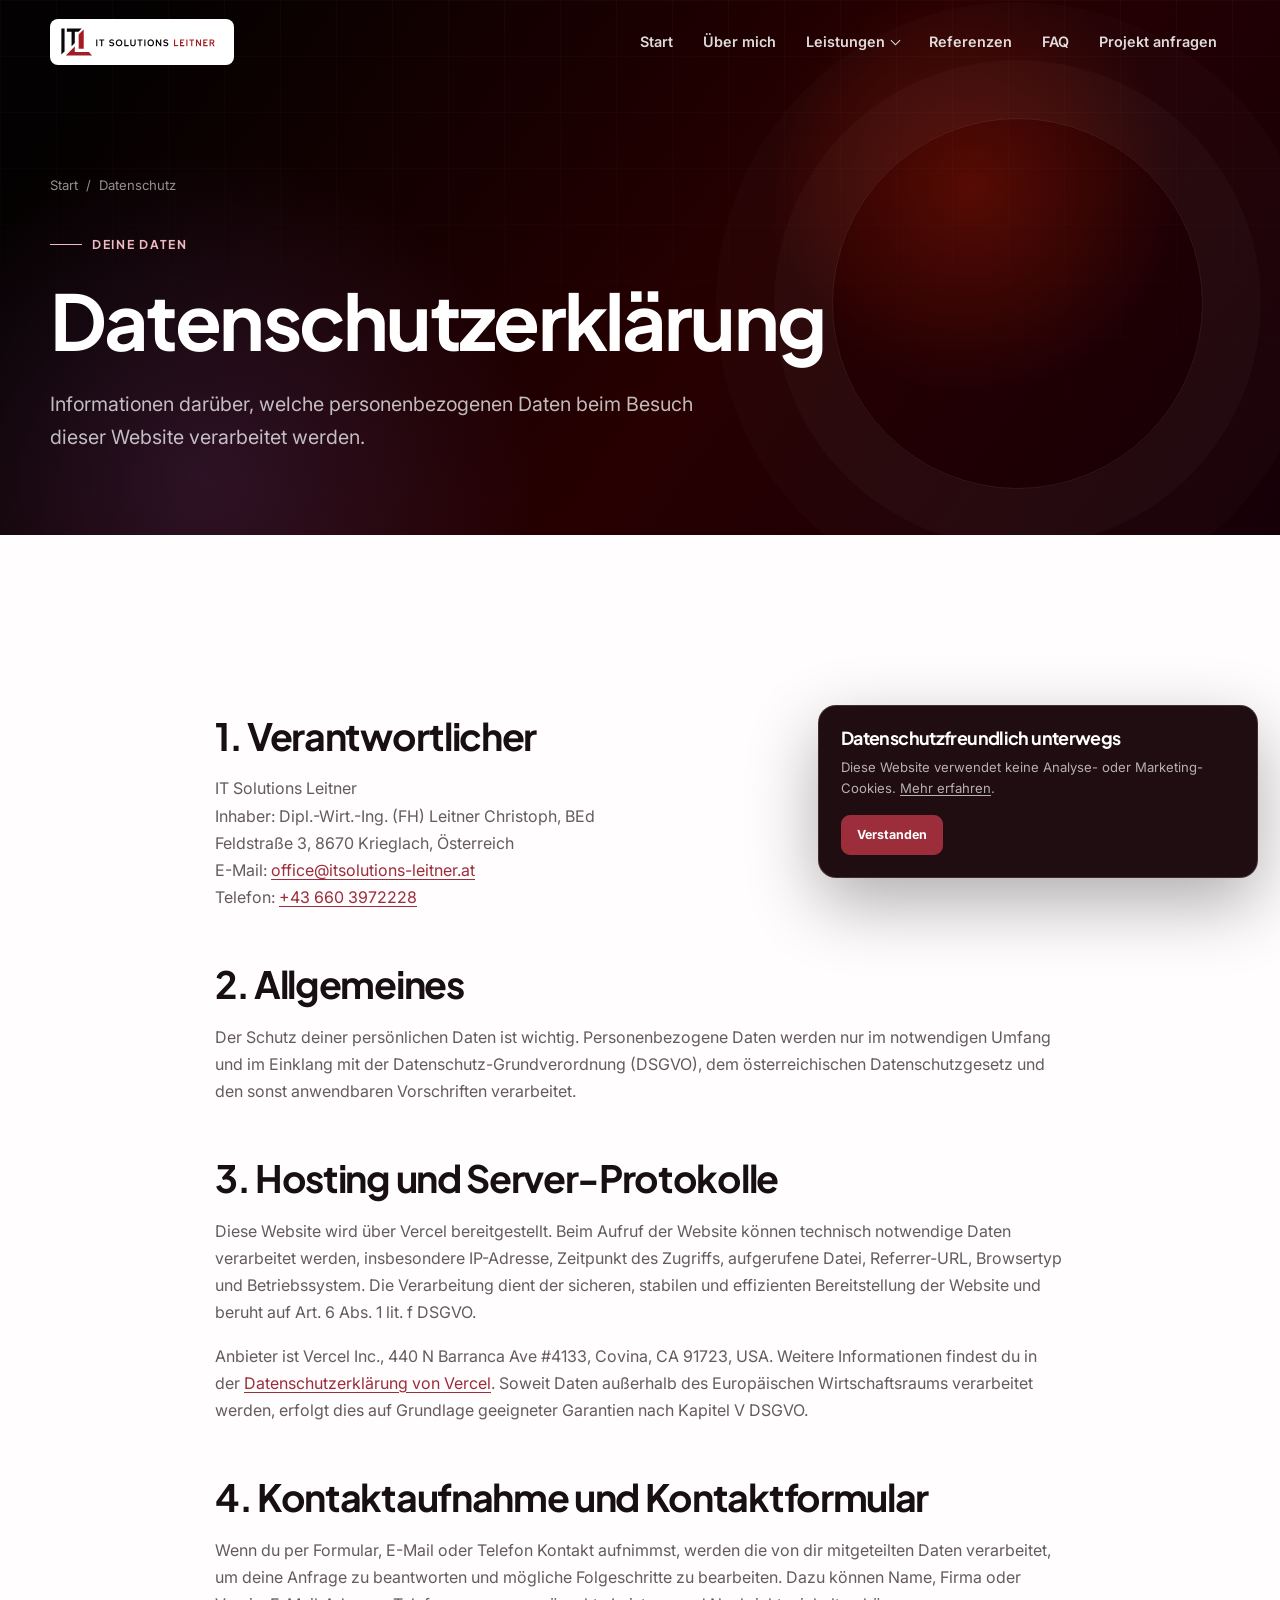
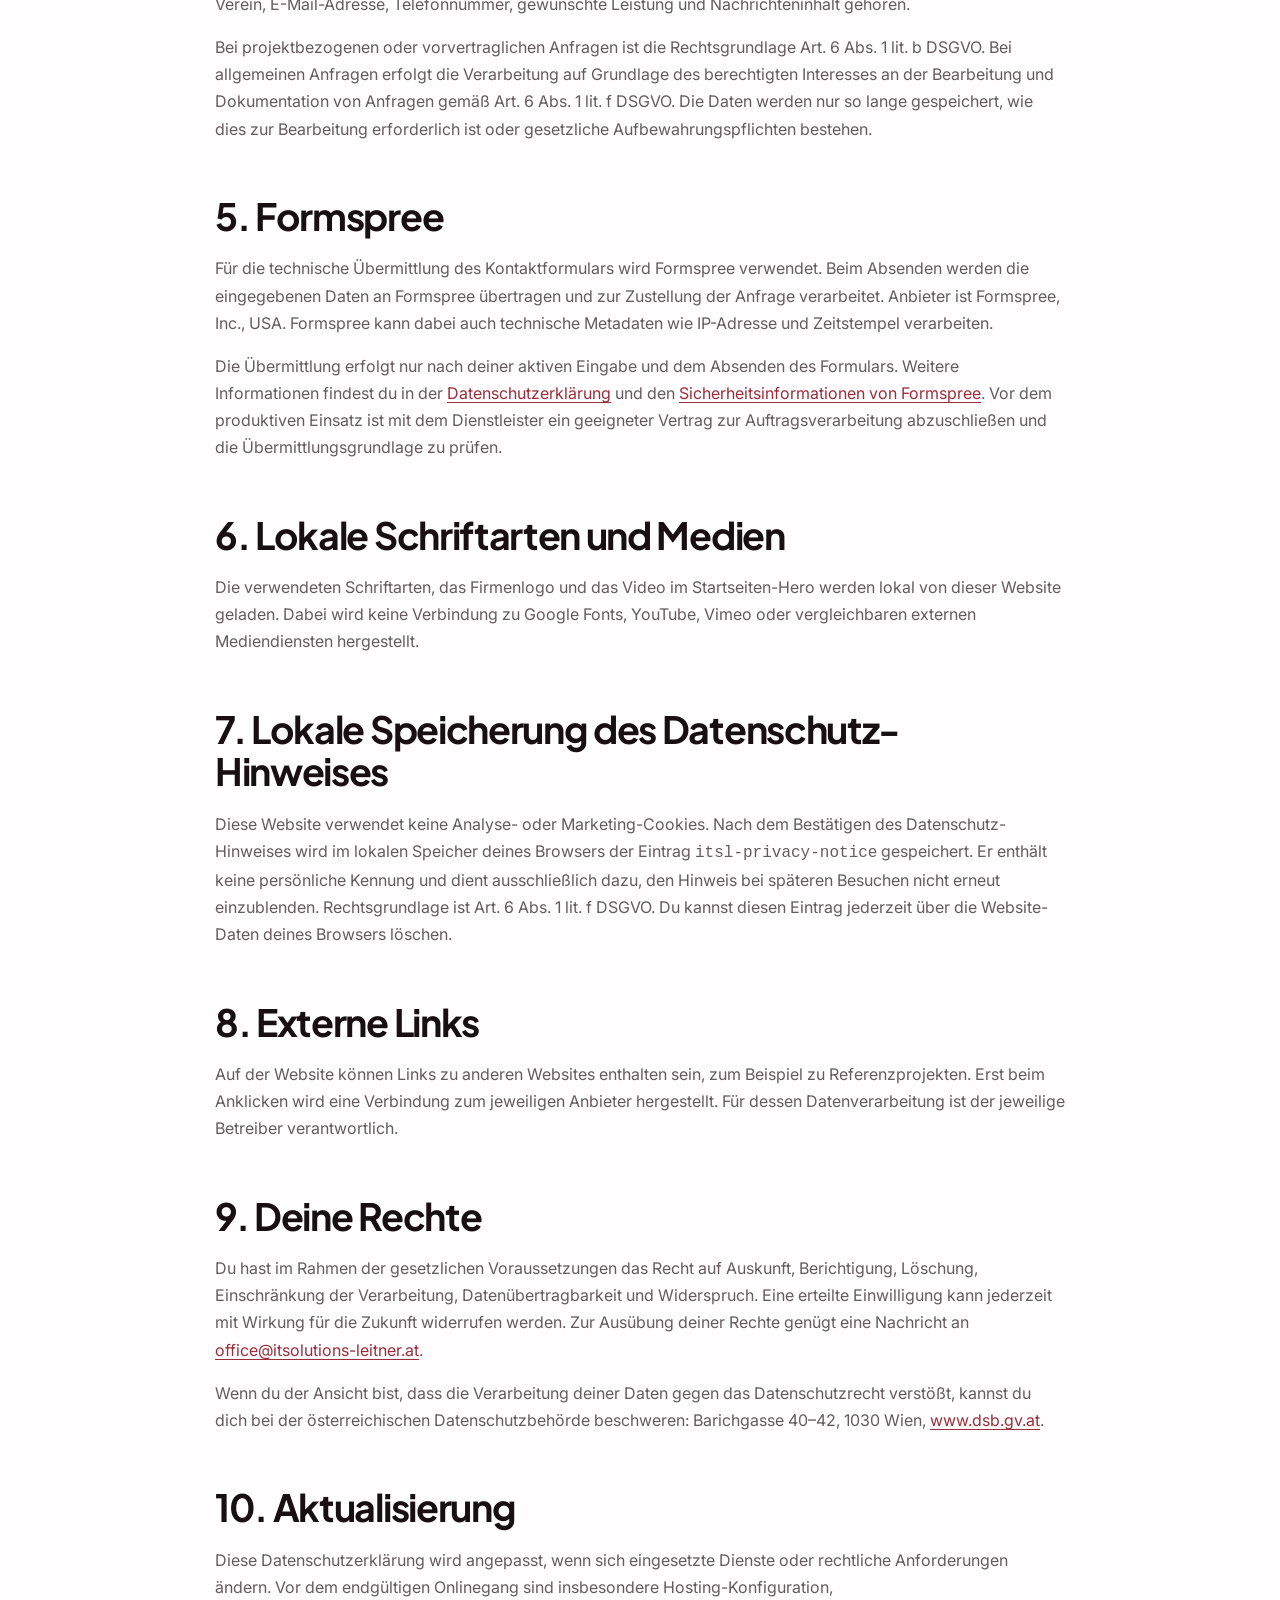
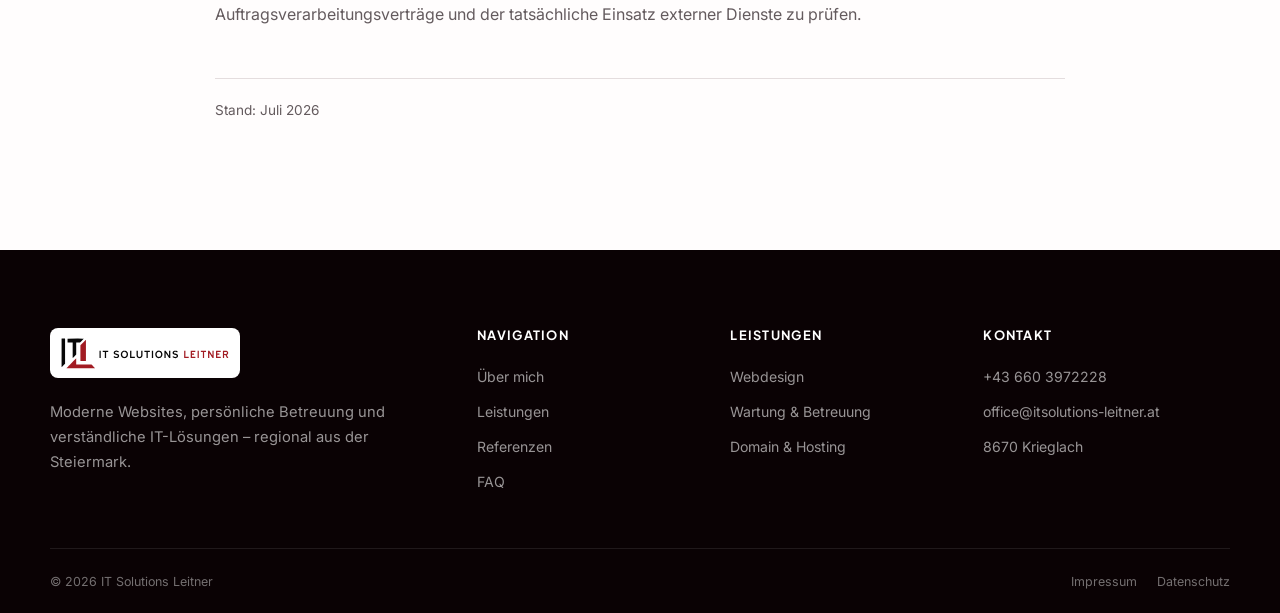
==== datenschutz.html @ 2e3a14b9 "v1.0 Projekstart inkl. Erstversion" ====
<!doctype html>
<html lang="de">
  <head>
    <meta charset="utf-8" />
    <meta name="viewport" content="width=device-width, initial-scale=1" />
    <title>Datenschutzerklärung | IT Solutions Leitner</title>
    <meta
      name="description"
      content="Datenschutzerklärung von IT Solutions Leitner mit Informationen zu Hosting, Kontaktformular und Betroffenenrechten."
    />
    <link rel="canonical" href="https://itsolutions-leitner.at/datenschutz.html" />
    <meta name="robots" content="index,follow" />
    <meta name="theme-color" content="#270001" />
    <link rel="icon" href="images/it-solutions-logo.svg" type="image/svg+xml" />
    <link rel="stylesheet" href="css/style.css" />
  </head>
  <body>
    <a class="skip-link" href="#main-content">Direkt zum Inhalt</a>
    <div class="site-shell">
      <header class="site-header">
        <div class="container nav-wrap">
          <a class="brand-logo" href="index.html" aria-label="IT Solutions Leitner – Startseite"
            ><img src="images/it-solutions-logo.svg" alt="IT Solutions Leitner" /></a
          ><button
            class="menu-toggle"
            type="button"
            aria-expanded="false"
            aria-controls="site-navigation"
            aria-label="Menü öffnen"
          >
            <span></span><span></span><span></span>
          </button>
          <nav class="site-nav" id="site-navigation" aria-label="Hauptnavigation">
            <a href="index.html">Start</a><a href="ueber-uns.html">Über mich</a>
            <div class="nav-dropdown">
              <button type="button" aria-expanded="false">
                Leistungen <span class="nav-chevron"></span>
              </button>
              <div class="dropdown-menu">
                <a href="leistungen.html">Alle Leistungen</a><a href="webdesign.html">Webdesign</a
                ><a href="wartung-betreuung.html">Wartung & Betreuung</a
                ><a href="domain-hosting.html">Domain & Hosting</a>
              </div>
            </div>
            <a href="referenzen.html">Referenzen</a><a href="faq.html">FAQ</a
            ><a class="nav-cta" href="kontakt.html">Projekt anfragen</a>
          </nav>
        </div>
      </header>
      <main id="main-content">
        <section class="subhero">
          <div class="container">
            <nav class="breadcrumb" aria-label="Brotkrümelnavigation">
              <a href="index.html">Start</a><span>/</span><span>Datenschutz</span>
            </nav>
            <span class="eyebrow">Deine Daten</span>
            <h1>Datenschutzerklärung</h1>
            <p>
              Informationen darüber, welche personenbezogenen Daten beim Besuch dieser Website verarbeitet
              werden.
            </p>
          </div>
        </section>
        <section class="section">
          <div class="container legal-content">
            <h2>1. Verantwortlicher</h2>
            <p>
              IT Solutions Leitner<br />Inhaber: Dipl.-Wirt.-Ing. (FH) Leitner Christoph, BEd<br />Feldstraße
              3, 8670 Krieglach, Österreich<br />E-Mail:
              <a href="mailto:office@itsolutions-leitner.at">office@itsolutions-leitner.at</a><br />Telefon:
              <a href="tel:+436603972228">+43 660 3972228</a>
            </p>
            <h2>2. Allgemeines</h2>
            <p>
              Der Schutz deiner persönlichen Daten ist wichtig. Personenbezogene Daten werden nur im
              notwendigen Umfang und im Einklang mit der Datenschutz-Grundverordnung (DSGVO), dem
              österreichischen Datenschutzgesetz und den sonst anwendbaren Vorschriften verarbeitet.
            </p>
            <h2>3. Hosting und Server-Protokolle</h2>
            <p>
              Diese Website wird über Vercel bereitgestellt. Beim Aufruf der Website können technisch
              notwendige Daten verarbeitet werden, insbesondere IP-Adresse, Zeitpunkt des Zugriffs,
              aufgerufene Datei, Referrer-URL, Browsertyp und Betriebssystem. Die Verarbeitung dient der
              sicheren, stabilen und effizienten Bereitstellung der Website und beruht auf Art. 6 Abs. 1 lit.
              f DSGVO.
            </p>
            <p>
              Anbieter ist Vercel Inc., 440 N Barranca Ave #4133, Covina, CA 91723, USA. Weitere Informationen
              findest du in der
              <a href="https://vercel.com/legal/privacy-policy" target="_blank" rel="noopener noreferrer"
                >Datenschutzerklärung von Vercel</a
              >. Soweit Daten außerhalb des Europäischen Wirtschaftsraums verarbeitet werden, erfolgt dies auf
              Grundlage geeigneter Garantien nach Kapitel V DSGVO.
            </p>
            <h2>4. Kontaktaufnahme und Kontaktformular</h2>
            <p>
              Wenn du per Formular, E-Mail oder Telefon Kontakt aufnimmst, werden die von dir mitgeteilten
              Daten verarbeitet, um deine Anfrage zu beantworten und mögliche Folgeschritte zu bearbeiten.
              Dazu können Name, Firma oder Verein, E-Mail-Adresse, Telefonnummer, gewünschte Leistung und
              Nachrichteninhalt gehören.
            </p>
            <p>
              Bei projektbezogenen oder vorvertraglichen Anfragen ist die Rechtsgrundlage Art. 6 Abs. 1 lit. b
              DSGVO. Bei allgemeinen Anfragen erfolgt die Verarbeitung auf Grundlage des berechtigten
              Interesses an der Bearbeitung und Dokumentation von Anfragen gemäß Art. 6 Abs. 1 lit. f DSGVO.
              Die Daten werden nur so lange gespeichert, wie dies zur Bearbeitung erforderlich ist oder
              gesetzliche Aufbewahrungspflichten bestehen.
            </p>
            <h2>5. Formspree</h2>
            <p>
              Für die technische Übermittlung des Kontaktformulars wird Formspree verwendet. Beim Absenden
              werden die eingegebenen Daten an Formspree übertragen und zur Zustellung der Anfrage
              verarbeitet. Anbieter ist Formspree, Inc., USA. Formspree kann dabei auch technische Metadaten
              wie IP-Adresse und Zeitstempel verarbeiten.
            </p>
            <p>
              Die Übermittlung erfolgt nur nach deiner aktiven Eingabe und dem Absenden des Formulars. Weitere
              Informationen findest du in der
              <a href="https://formspree.io/legal/privacy-policy/" target="_blank" rel="noopener noreferrer"
                >Datenschutzerklärung</a
              >
              und den
              <a href="https://formspree.io/security/" target="_blank" rel="noopener noreferrer"
                >Sicherheitsinformationen von Formspree</a
              >. Vor dem produktiven Einsatz ist mit dem Dienstleister ein geeigneter Vertrag zur
              Auftragsverarbeitung abzuschließen und die Übermittlungsgrundlage zu prüfen.
            </p>
            <h2>6. Lokale Schriftarten und Medien</h2>
            <p>
              Die verwendeten Schriftarten, das Firmenlogo und das Video im Startseiten-Hero werden lokal von
              dieser Website geladen. Dabei wird keine Verbindung zu Google Fonts, YouTube, Vimeo oder
              vergleichbaren externen Mediendiensten hergestellt.
            </p>
            <h2>7. Lokale Speicherung des Datenschutz-Hinweises</h2>
            <p>
              Diese Website verwendet keine Analyse- oder Marketing-Cookies. Nach dem Bestätigen des
              Datenschutz-Hinweises wird im lokalen Speicher deines Browsers der Eintrag
              <code>itsl-privacy-notice</code> gespeichert. Er enthält keine persönliche Kennung und dient
              ausschließlich dazu, den Hinweis bei späteren Besuchen nicht erneut einzublenden.
              Rechtsgrundlage ist Art. 6 Abs. 1 lit. f DSGVO. Du kannst diesen Eintrag jederzeit über die
              Website-Daten deines Browsers löschen.
            </p>
            <h2>8. Externe Links</h2>
            <p>
              Auf der Website können Links zu anderen Websites enthalten sein, zum Beispiel zu
              Referenzprojekten. Erst beim Anklicken wird eine Verbindung zum jeweiligen Anbieter hergestellt.
              Für dessen Datenverarbeitung ist der jeweilige Betreiber verantwortlich.
            </p>
            <h2>9. Deine Rechte</h2>
            <p>
              Du hast im Rahmen der gesetzlichen Voraussetzungen das Recht auf Auskunft, Berichtigung,
              Löschung, Einschränkung der Verarbeitung, Datenübertragbarkeit und Widerspruch. Eine erteilte
              Einwilligung kann jederzeit mit Wirkung für die Zukunft widerrufen werden. Zur Ausübung deiner
              Rechte genügt eine Nachricht an
              <a href="mailto:office@itsolutions-leitner.at">office@itsolutions-leitner.at</a>.
            </p>
            <p>
              Wenn du der Ansicht bist, dass die Verarbeitung deiner Daten gegen das Datenschutzrecht
              verstößt, kannst du dich bei der österreichischen Datenschutzbehörde beschweren: Barichgasse
              40–42, 1030 Wien,
              <a href="https://www.dsb.gv.at/" target="_blank" rel="noopener noreferrer">www.dsb.gv.at</a>.
            </p>
            <h2>10. Aktualisierung</h2>
            <p>
              Diese Datenschutzerklärung wird angepasst, wenn sich eingesetzte Dienste oder rechtliche
              Anforderungen ändern. Vor dem endgültigen Onlinegang sind insbesondere Hosting-Konfiguration,
              Auftragsverarbeitungsverträge und der tatsächliche Einsatz externer Dienste zu prüfen.
            </p>
            <p class="legal-source">Stand: Juli 2026</p>
          </div>
        </section>
      </main>
      <footer class="site-footer">
        <div class="container footer-main">
          <div class="footer-brand">
            <a href="index.html"><img src="images/it-solutions-logo.svg" alt="IT Solutions Leitner" /></a>
            <p>
              Moderne Websites, persönliche Betreuung und verständliche IT-Lösungen – regional aus der
              Steiermark.
            </p>
          </div>
          <div class="footer-column">
            <h2>Navigation</h2>
            <ul>
              <li><a href="ueber-uns.html">Über mich</a></li>
              <li><a href="leistungen.html">Leistungen</a></li>
              <li><a href="referenzen.html">Referenzen</a></li>
              <li><a href="faq.html">FAQ</a></li>
            </ul>
          </div>
          <div class="footer-column">
            <h2>Leistungen</h2>
            <ul>
              <li><a href="webdesign.html">Webdesign</a></li>
              <li><a href="wartung-betreuung.html">Wartung & Betreuung</a></li>
              <li><a href="domain-hosting.html">Domain & Hosting</a></li>
            </ul>
          </div>
          <div class="footer-column">
            <h2>Kontakt</h2>
            <ul>
              <li><a href="tel:+436603972228">+43 660 3972228</a></li>
              <li><a href="mailto:office@itsolutions-leitner.at">office@itsolutions-leitner.at</a></li>
              <li>8670 Krieglach</li>
            </ul>
          </div>
        </div>
        <div class="container footer-bottom">
          <span>© <span data-current-year>2026</span> IT Solutions Leitner</span>
          <div class="footer-legal">
            <a href="impressum.html">Impressum</a
            ><a href="datenschutz.html" aria-current="page">Datenschutz</a>
          </div>
        </div>
      </footer>
    </div>
    <aside class="cookie-banner" aria-label="Datenschutz-Hinweis">
      <h2>Datenschutzfreundlich unterwegs</h2>
      <p>
        Diese Website verwendet keine Analyse- oder Marketing-Cookies.
        <a href="datenschutz.html">Mehr erfahren</a>.
      </p>
      <div class="cookie-actions">
        <button class="accept" type="button" data-cookie-accept>Verstanden</button>
      </div>
    </aside>
    <script src="js/script.js" defer></script>
  </body>
</html>
---- css/style.css ----
/* === 1. VARIABLEN & RESET === */
@font-face {
  font-family: "Plus Jakarta Sans";
  src: url("../fonts/plus-jakarta-sans.woff2") format("woff2");
  font-style: normal;
  font-weight: 200 800;
  font-display: swap;
}

@font-face {
  font-family: "Inter";
  src: url("../fonts/inter.woff2") format("woff2");
  font-style: normal;
  font-weight: 100 900;
  font-display: swap;
}

:root {
  --brand: #9c2d3a;
  --brand-dark: #721d29;
  --red-dark: #820a06;
  --red-bright: #b82106;
  --orange: #d13f2a;
  --violet: #8351a6;
  --ink: #170f12;
  --muted: #645b5e;
  --black: #030101;
  --black-red: #270001;
  --paper: #fffdfd;
  --warm: #f8f1f4;
  --warm-deep: #f1e2ea;
  --line: rgba(67, 31, 39, 0.14);
  --white-line: rgba(255, 255, 255, 0.16);
  --shadow: 0 24px 70px rgba(47, 7, 16, 0.1);
  --shadow-small: 0 12px 36px rgba(47, 7, 16, 0.08);
  --radius: 24px;
  --radius-small: 14px;
  --max-width: 1180px;
  --header-height: 84px;
}

*,
*::before,
*::after {
  box-sizing: border-box;
}

html {
  scroll-behavior: smooth;
  scroll-padding-top: 104px;
}

body {
  margin: 0;
  color: var(--ink);
  background: var(--paper);
  font-family: "Inter", Arial, sans-serif;
  font-size: 1rem;
  line-height: 1.7;
  -webkit-font-smoothing: antialiased;
}

body.menu-open {
  overflow: hidden;
}

img,
video {
  display: block;
  max-width: 100%;
}

a {
  color: inherit;
  text-decoration: none;
}

button,
input,
select,
textarea {
  color: inherit;
  font: inherit;
}

button,
a {
  -webkit-tap-highlight-color: transparent;
}

::selection {
  color: #fff;
  background: var(--brand);
}

:focus-visible {
  outline: 3px solid rgba(209, 63, 42, 0.7);
  outline-offset: 4px;
}

/* === 2. TYPOGRAFIE === */
h1,
h2,
h3,
h4 {
  margin: 0;
  font-family: "Plus Jakarta Sans", Arial, sans-serif;
  font-weight: 700;
  line-height: 1.13;
  letter-spacing: -0.035em;
}

h1 {
  font-size: clamp(2.8rem, 7vw, 6.35rem);
  max-width: 960px;
}

h2 {
  font-size: clamp(2.1rem, 4.7vw, 4.4rem);
  max-width: 820px;
}

h3 {
  font-size: clamp(1.3rem, 2vw, 1.75rem);
}

p {
  margin: 0;
}

.eyebrow {
  display: inline-flex;
  align-items: center;
  gap: 10px;
  margin-bottom: 22px;
  color: var(--brand);
  font-family: "Plus Jakarta Sans", Arial, sans-serif;
  font-size: 0.76rem;
  font-weight: 700;
  letter-spacing: 0.14em;
  text-transform: uppercase;
}

.eyebrow::before {
  width: 32px;
  height: 1px;
  background: currentColor;
  content: "";
}

.text-lead {
  max-width: 720px;
  color: var(--muted);
  font-size: clamp(1.05rem, 1.8vw, 1.25rem);
}

.text-brand {
  color: #e8a0aa;
}

.section-heading {
  display: grid;
  grid-template-columns: minmax(0, 1fr) minmax(280px, 0.6fr);
  gap: 50px;
  align-items: end;
  margin-bottom: 54px;
}

.section-heading .text-lead {
  justify-self: end;
}

.section-heading.centered {
  display: block;
  max-width: 820px;
  margin-right: auto;
  margin-left: auto;
  text-align: center;
}

.section-heading.centered h2,
.section-heading.centered .text-lead {
  margin-right: auto;
  margin-left: auto;
}

.section-heading.centered .text-lead {
  margin-top: 24px;
}

/* === 3. LAYOUT === */
.site-shell {
  min-height: 100vh;
  overflow: clip;
}

.container {
  width: min(calc(100% - 40px), var(--max-width));
  margin-inline: auto;
}

.section {
  position: relative;
  padding: clamp(84px, 10vw, 140px) 0;
}

.section--warm {
  background: var(--warm);
}

.section--dark {
  overflow: hidden;
  color: #fff;
  background:
    radial-gradient(circle at 10% 15%, rgba(156, 45, 58, 0.38), transparent 30%),
    radial-gradient(circle at 90% 90%, rgba(131, 81, 166, 0.18), transparent 34%),
    linear-gradient(145deg, var(--black) 0%, var(--black-red) 100%);
}

.section--dark::after,
.subhero::after {
  position: absolute;
  inset: 0;
  background-image:
    linear-gradient(rgba(255, 255, 255, 0.024) 1px, transparent 1px),
    linear-gradient(90deg, rgba(255, 255, 255, 0.024) 1px, transparent 1px);
  background-size: 56px 56px;
  content: "";
  pointer-events: none;
  mask-image: linear-gradient(to bottom, #000, transparent 85%);
}

.section--dark > .container,
.subhero > .container {
  position: relative;
  z-index: 1;
}

.section--dark .eyebrow,
.section--dark .text-lead {
  color: #e9ccd4;
}

.split {
  display: grid;
  grid-template-columns: repeat(2, minmax(0, 1fr));
  gap: clamp(48px, 7vw, 90px);
  align-items: center;
}

.stack {
  display: grid;
  gap: 24px;
}

.skip-link {
  position: fixed;
  z-index: 2000;
  top: 12px;
  left: 12px;
  padding: 10px 16px;
  border-radius: 9px;
  color: #fff;
  background: var(--brand);
  transform: translateY(-150%);
  transition: transform 0.2s ease;
}

.skip-link:focus {
  transform: translateY(0);
}

/* === 4. NAVIGATION === */
.site-header {
  position: absolute;
  z-index: 1000;
  top: 0;
  right: 0;
  left: 0;
  height: var(--header-height);
  color: #fff;
  transition: background 0.25s ease, box-shadow 0.25s ease, height 0.25s ease;
}

.site-header.is-scrolled {
  position: fixed;
  height: 70px;
  background: rgba(16, 5, 8, 0.94);
  box-shadow: 0 12px 35px rgba(0, 0, 0, 0.2);
  backdrop-filter: blur(16px);
}

.nav-wrap {
  display: flex;
  height: 100%;
  align-items: center;
  justify-content: space-between;
  gap: 28px;
}

.brand-logo {
  display: inline-flex;
  flex: 0 0 auto;
  align-items: center;
}

.brand-logo img {
  width: 184px;
  height: 46px;
  padding: 7px 9px;
  border-radius: 8px;
  background: #fff;
  object-fit: contain;
  object-position: left center;
}

.site-nav {
  display: flex;
  align-items: center;
  gap: 4px;
}

.site-nav > a,
.nav-dropdown > button {
  display: inline-flex;
  min-height: 42px;
  align-items: center;
  gap: 7px;
  padding: 0 13px;
  border: 0;
  border-radius: 9px;
  color: rgba(255, 255, 255, 0.86);
  background: transparent;
  font-size: 0.9rem;
  font-weight: 600;
  cursor: pointer;
  transition: color 0.2s ease, background 0.2s ease;
}

.site-nav > a:hover,
.site-nav > a[aria-current="page"],
.nav-dropdown > button:hover,
.nav-dropdown > button[aria-expanded="true"] {
  color: #fff;
  background: rgba(255, 255, 255, 0.09);
}

.nav-dropdown {
  position: relative;
}

.nav-chevron {
  width: 7px;
  height: 7px;
  border-right: 1.5px solid currentColor;
  border-bottom: 1.5px solid currentColor;
  transform: translateY(-2px) rotate(45deg);
  transition: transform 0.2s ease;
}

.nav-dropdown > button[aria-expanded="true"] .nav-chevron {
  transform: translateY(2px) rotate(225deg);
}

.dropdown-menu {
  position: absolute;
  top: calc(100% + 10px);
  left: 50%;
  display: grid;
  width: 270px;
  padding: 9px;
  border: 1px solid rgba(255, 255, 255, 0.1);
  border-radius: 16px;
  background: rgba(20, 6, 10, 0.98);
  box-shadow: 0 25px 55px rgba(0, 0, 0, 0.35);
  opacity: 0;
  visibility: hidden;
  transform: translate(-50%, -7px);
  transition: opacity 0.2s ease, visibility 0.2s ease, transform 0.2s ease;
}

.nav-dropdown:hover .dropdown-menu,
.nav-dropdown:focus-within .dropdown-menu,
.nav-dropdown.is-open .dropdown-menu {
  opacity: 1;
  visibility: visible;
  transform: translate(-50%, 0);
}

.dropdown-menu a {
  padding: 11px 13px;
  border-radius: 9px;
  color: rgba(255, 255, 255, 0.8);
  font-size: 0.9rem;
  font-weight: 600;
}

.dropdown-menu a:hover,
.dropdown-menu a[aria-current="page"] {
  color: #fff;
  background: rgba(156, 45, 58, 0.3);
}

.menu-toggle {
  display: none;
  width: 48px;
  height: 48px;
  padding: 12px;
  border: 1px solid rgba(255, 255, 255, 0.2);
  border-radius: 12px;
  color: #fff;
  background: rgba(255, 255, 255, 0.06);
  cursor: pointer;
}

.menu-toggle span {
  display: block;
  width: 100%;
  height: 2px;
  margin: 5px 0;
  background: currentColor;
  transition: transform 0.2s ease, opacity 0.2s ease;
}

.menu-toggle[aria-expanded="true"] span:nth-child(1) {
  transform: translateY(7px) rotate(45deg);
}

.menu-toggle[aria-expanded="true"] span:nth-child(2) {
  opacity: 0;
}

.menu-toggle[aria-expanded="true"] span:nth-child(3) {
  transform: translateY(-7px) rotate(-45deg);
}

/* === 5. BUTTONS === */
.button-row {
  display: flex;
  flex-wrap: wrap;
  gap: 14px;
  margin-top: 34px;
}

.button {
  display: inline-flex;
  min-height: 52px;
  align-items: center;
  justify-content: center;
  gap: 13px;
  padding: 0 23px;
  border: 1px solid transparent;
  border-radius: 12px;
  font-family: "Plus Jakarta Sans", Arial, sans-serif;
  font-size: 0.9rem;
  font-weight: 700;
  cursor: pointer;
  transition: transform 0.2s ease, box-shadow 0.2s ease, background 0.2s ease, border-color 0.2s ease;
}

.button::after {
  font-size: 1.15em;
  line-height: 1;
  content: "→";
  transition: transform 0.2s ease;
}

.button:hover {
  transform: translateY(-2px);
}

.button:hover::after {
  transform: translateX(4px);
}

.button--primary {
  color: #fff;
  background: var(--brand);
  box-shadow: 0 13px 30px rgba(156, 45, 58, 0.26);
}

.button--primary:hover {
  background: var(--brand-dark);
  box-shadow: 0 17px 36px rgba(156, 45, 58, 0.34);
}

.button--light {
  color: var(--ink);
  background: #fff;
}

.button--outline {
  color: #fff;
  border-color: rgba(255, 255, 255, 0.32);
  background: rgba(255, 255, 255, 0.06);
  backdrop-filter: blur(8px);
}

.button--outline:hover {
  border-color: rgba(255, 255, 255, 0.58);
  background: rgba(255, 255, 255, 0.12);
}

.text-link {
  display: inline-flex;
  align-items: center;
  gap: 8px;
  color: var(--brand);
  font-weight: 700;
}

.text-link::after {
  content: "→";
  transition: transform 0.2s ease;
}

.text-link:hover::after {
  transform: translateX(5px);
}

/* === 6. HERO === */
.hero,
.subhero {
  position: relative;
  display: grid;
  overflow: hidden;
  color: #fff;
  background: var(--black);
}

.hero {
  min-height: max(720px, 94svh);
  align-items: end;
  padding: calc(var(--header-height) + 100px) 0 90px;
}

.hero-video,
.hero-overlay {
  position: absolute;
  inset: 0;
  width: 100%;
  height: 100%;
}

.hero-video {
  object-fit: cover;
  opacity: 0.78;
}

.hero-overlay {
  background:
    linear-gradient(90deg, rgba(3, 1, 1, 0.95) 0%, rgba(39, 0, 1, 0.69) 49%, rgba(3, 1, 1, 0.25) 100%),
    linear-gradient(0deg, rgba(3, 1, 1, 0.88) 0%, transparent 45%);
}

.hero .container {
  position: relative;
  z-index: 1;
}

.hero-copy {
  max-width: 980px;
}

.hero .eyebrow,
.subhero .eyebrow {
  color: #f0b9c3;
}

.hero p {
  max-width: 660px;
  margin-top: 26px;
  color: rgba(255, 255, 255, 0.78);
  font-size: clamp(1.08rem, 1.9vw, 1.28rem);
}

.hero-meta {
  display: flex;
  flex-wrap: wrap;
  gap: 26px;
  margin-top: 50px;
  color: rgba(255, 255, 255, 0.65);
  font-size: 0.83rem;
  font-weight: 600;
}

.hero-meta span {
  display: flex;
  align-items: center;
  gap: 10px;
}

.hero-meta span::before {
  width: 6px;
  height: 6px;
  border-radius: 50%;
  background: #d85c6b;
  box-shadow: 0 0 18px rgba(216, 92, 107, 0.85);
  content: "";
}

.subhero {
  min-height: 520px;
  align-items: end;
  padding: calc(var(--header-height) + 90px) 0 80px;
  background:
    radial-gradient(circle at 76% 35%, rgba(184, 33, 6, 0.34), transparent 20%),
    radial-gradient(circle at 16% 90%, rgba(131, 81, 166, 0.22), transparent 28%),
    linear-gradient(125deg, #030101 8%, #270001 57%, #160007 100%);
}

.subhero::before {
  position: absolute;
  top: 22%;
  right: 6%;
  width: clamp(220px, 29vw, 430px);
  height: clamp(220px, 29vw, 430px);
  border: 1px solid rgba(255, 255, 255, 0.09);
  border-radius: 50%;
  box-shadow:
    0 0 0 58px rgba(255, 255, 255, 0.025),
    0 0 0 116px rgba(255, 255, 255, 0.016);
  content: "";
  animation: pulse-ring 7s ease-in-out infinite;
}

.subhero h1 {
  max-width: 900px;
  font-size: clamp(2.6rem, 6vw, 5.5rem);
}

.subhero p {
  max-width: 690px;
  margin-top: 24px;
  color: rgba(255, 255, 255, 0.73);
  font-size: clamp(1.05rem, 1.8vw, 1.23rem);
}

.breadcrumb {
  display: flex;
  flex-wrap: wrap;
  gap: 8px;
  margin-bottom: 30px;
  color: rgba(255, 255, 255, 0.56);
  font-size: 0.82rem;
}

.breadcrumb a:hover {
  color: #fff;
}

/* === 7. SECTIONS === */
.intro-grid {
  display: grid;
  grid-template-columns: 0.85fr 1.15fr;
  gap: clamp(50px, 8vw, 110px);
  align-items: start;
}

.intro-grid h2 {
  position: sticky;
  top: 115px;
}

.intro-copy {
  display: grid;
  gap: 24px;
  color: var(--muted);
  font-size: 1.08rem;
}

.intro-copy strong {
  color: var(--ink);
}

.service-grid,
.value-grid,
.project-grid,
.process-grid,
.pricing-grid,
.feature-grid {
  display: grid;
  grid-template-columns: repeat(3, minmax(0, 1fr));
  gap: 22px;
}

.value-grid {
  grid-template-columns: repeat(3, minmax(0, 1fr));
}

.cta-band {
  position: relative;
  overflow: hidden;
  padding: clamp(52px, 7vw, 78px);
  border-radius: 32px;
  color: #fff;
  background:
    radial-gradient(circle at 90% 20%, rgba(216, 92, 107, 0.55), transparent 24%),
    linear-gradient(125deg, #4b0a16, #9c2d3a 68%, #6f183a);
  box-shadow: 0 30px 70px rgba(74, 7, 20, 0.24);
}

.cta-band::after {
  position: absolute;
  top: -110px;
  right: -80px;
  width: 320px;
  height: 320px;
  border: 1px solid rgba(255, 255, 255, 0.17);
  border-radius: 50%;
  box-shadow: 0 0 0 46px rgba(255, 255, 255, 0.04), 0 0 0 92px rgba(255, 255, 255, 0.025);
  content: "";
}

.cta-band > * {
  position: relative;
  z-index: 1;
}

.cta-band h2 {
  max-width: 760px;
}

.cta-band p {
  max-width: 660px;
  margin-top: 20px;
  color: rgba(255, 255, 255, 0.78);
  font-size: 1.08rem;
}

.detail-layout {
  display: grid;
  grid-template-columns: minmax(0, 1fr) 330px;
  gap: clamp(45px, 7vw, 90px);
  align-items: start;
}

.detail-main {
  display: grid;
  gap: 50px;
}

.detail-main h2 {
  font-size: clamp(1.8rem, 3.4vw, 3rem);
}

.detail-main p,
.legal-content p,
.legal-content li {
  color: var(--muted);
}

.detail-sidebar {
  position: sticky;
  top: 105px;
  padding: 28px;
  border: 1px solid var(--line);
  border-radius: var(--radius);
  background: var(--warm);
}

.detail-sidebar h3 {
  margin-bottom: 18px;
  font-size: 1.18rem;
}

.detail-sidebar ul {
  display: grid;
  gap: 12px;
  margin: 0;
  padding: 0;
  list-style: none;
}

.detail-sidebar li {
  display: flex;
  align-items: flex-start;
  gap: 11px;
  color: var(--muted);
  font-size: 0.94rem;
}

.detail-sidebar li::before {
  flex: 0 0 auto;
  width: 7px;
  height: 7px;
  margin-top: 9px;
  border-radius: 50%;
  background: var(--brand);
  content: "";
}

.legal-content {
  max-width: 850px;
}

.legal-content h2 {
  margin-top: 52px;
  margin-bottom: 18px;
  font-size: clamp(1.55rem, 3vw, 2.35rem);
}

.legal-content h3 {
  margin-top: 30px;
  margin-bottom: 12px;
  font-size: 1.25rem;
}

.legal-content p + p,
.legal-content ul + p,
.legal-content p + ul {
  margin-top: 16px;
}

.legal-content a {
  color: var(--brand);
  text-decoration: underline;
  text-underline-offset: 3px;
}

/* === 8. KOMPONENTEN (Cards, Team, FAQ etc.) === */
.service-card,
.value-card,
.process-card,
.price-card,
.feature-card {
  position: relative;
  overflow: hidden;
  padding: 32px;
  border: 1px solid var(--line);
  border-radius: var(--radius);
  background: rgba(255, 255, 255, 0.78);
  box-shadow: var(--shadow-small);
  transition: transform 0.25s ease, box-shadow 0.25s ease, border-color 0.25s ease;
}

.service-card:hover,
.value-card:hover,
.project-card:hover,
.price-card:hover {
  border-color: rgba(156, 45, 58, 0.3);
  box-shadow: var(--shadow);
  transform: translateY(-6px);
}

.card-index {
  display: inline-flex;
  width: 44px;
  height: 44px;
  align-items: center;
  justify-content: center;
  margin-bottom: 32px;
  border: 1px solid rgba(156, 45, 58, 0.23);
  border-radius: 13px;
  color: var(--brand);
  background: rgba(156, 45, 58, 0.07);
  font-family: "Plus Jakarta Sans", Arial, sans-serif;
  font-size: 0.78rem;
  font-weight: 800;
}

.service-card p,
.value-card p,
.process-card p,
.feature-card p {
  margin: 15px 0 24px;
  color: var(--muted);
}

.service-card .text-link {
  margin-top: auto;
}

.service-card {
  display: flex;
  min-height: 360px;
  flex-direction: column;
}

.service-card::after {
  position: absolute;
  right: -45px;
  bottom: -45px;
  width: 125px;
  height: 125px;
  border: 1px solid rgba(156, 45, 58, 0.12);
  border-radius: 50%;
  box-shadow: 0 0 0 24px rgba(156, 45, 58, 0.03);
  content: "";
}

.section--dark .value-card,
.section--dark .process-card {
  border-color: var(--white-line);
  background: rgba(255, 255, 255, 0.055);
  box-shadow: none;
  backdrop-filter: blur(8px);
}

.section--dark .value-card p,
.section--dark .process-card p {
  color: rgba(255, 255, 255, 0.68);
}

.process-grid {
  counter-reset: process;
}

.process-card {
  counter-increment: process;
}

.process-card::before {
  display: block;
  margin-bottom: 42px;
  color: #d88d98;
  font-family: "Plus Jakarta Sans", Arial, sans-serif;
  font-size: 0.78rem;
  font-weight: 800;
  letter-spacing: 0.12em;
  content: "0" counter(process);
}

.project-card {
  overflow: hidden;
  border: 1px solid var(--line);
  border-radius: var(--radius);
  background: #fff;
  box-shadow: var(--shadow-small);
  transition: transform 0.25s ease, box-shadow 0.25s ease, border-color 0.25s ease;
}

.project-visual {
  position: relative;
  display: grid;
  min-height: 290px;
  place-items: center;
  overflow: hidden;
  color: rgba(255, 255, 255, 0.72);
  background:
    radial-gradient(circle at 75% 25%, rgba(209, 63, 42, 0.55), transparent 25%),
    radial-gradient(circle at 15% 80%, rgba(131, 81, 166, 0.45), transparent 28%),
    linear-gradient(135deg, #100407, #4a0c17);
  font-family: "Plus Jakarta Sans", Arial, sans-serif;
  font-size: 0.75rem;
  font-weight: 700;
  letter-spacing: 0.13em;
  text-transform: uppercase;
}

.project-visual::before {
  position: absolute;
  inset: 26px;
  border: 1px solid rgba(255, 255, 255, 0.16);
  border-radius: 14px;
  background:
    linear-gradient(rgba(255, 255, 255, 0.07) 1px, transparent 1px),
    linear-gradient(90deg, rgba(255, 255, 255, 0.07) 1px, transparent 1px);
  background-size: 28px 28px;
  content: "";
}

.project-visual span {
  z-index: 1;
  padding: 10px 14px;
  border: 1px solid rgba(255, 255, 255, 0.16);
  border-radius: 999px;
  background: rgba(0, 0, 0, 0.22);
  backdrop-filter: blur(8px);
}

.project-body {
  padding: 28px;
}

.project-meta {
  display: flex;
  gap: 12px;
  margin-bottom: 13px;
  color: var(--brand);
  font-size: 0.77rem;
  font-weight: 700;
  letter-spacing: 0.08em;
  text-transform: uppercase;
}

.project-body p {
  margin: 14px 0 22px;
  color: var(--muted);
}

.price-card {
  display: flex;
  min-height: 500px;
  flex-direction: column;
}

.price-card.is-featured {
  color: #fff;
  border-color: transparent;
  background: linear-gradient(145deg, #2c060d, #7b1d2a);
  box-shadow: 0 25px 65px rgba(75, 9, 21, 0.24);
}

.price-label {
  color: var(--brand);
  font-family: "Plus Jakarta Sans", Arial, sans-serif;
  font-size: 0.77rem;
  font-weight: 800;
  letter-spacing: 0.12em;
  text-transform: uppercase;
}

.is-featured .price-label {
  color: #efb5be;
}

.price {
  margin: 18px 0 8px;
  font-family: "Plus Jakarta Sans", Arial, sans-serif;
  font-size: clamp(2rem, 4vw, 3.2rem);
  font-weight: 750;
  letter-spacing: -0.05em;
}

.price small {
  font-family: "Inter", Arial, sans-serif;
  font-size: 0.85rem;
  font-weight: 500;
  letter-spacing: 0;
}

.feature-list,
.check-list,
.contact-list {
  display: grid;
  gap: 13px;
  margin: 24px 0 30px;
  padding: 0;
  list-style: none;
}

.feature-list {
  flex: 1;
}

.feature-list li,
.check-list li {
  position: relative;
  padding-left: 24px;
  color: var(--muted);
  font-size: 0.94rem;
}

.feature-list li::before,
.check-list li::before {
  position: absolute;
  top: 10px;
  left: 0;
  width: 9px;
  height: 5px;
  border-bottom: 2px solid var(--brand);
  border-left: 2px solid var(--brand);
  content: "";
  transform: rotate(-45deg);
}

.is-featured .feature-list li {
  color: rgba(255, 255, 255, 0.72);
}

.is-featured .feature-list li::before {
  border-color: #efa0ac;
}

.faq-list {
  display: grid;
  max-width: 880px;
  gap: 12px;
  margin: 0 auto;
}

.faq-item {
  overflow: hidden;
  border: 1px solid var(--line);
  border-radius: 17px;
  background: #fff;
  box-shadow: 0 8px 26px rgba(45, 8, 16, 0.045);
  transition:
    border-color 0.25s ease,
    box-shadow 0.25s ease,
    transform 0.25s ease;
}

.faq-item:hover {
  border-color: rgba(156, 45, 58, 0.25);
  box-shadow: 0 12px 32px rgba(45, 8, 16, 0.07);
}

.faq-item.is-open {
  border-color: rgba(156, 45, 58, 0.38);
  box-shadow: 0 16px 42px rgba(74, 9, 22, 0.11);
}

.faq-question {
  display: flex;
  width: 100%;
  align-items: center;
  justify-content: space-between;
  gap: 20px;
  padding: 23px 25px;
  border: 0;
  background: transparent;
  font-family: "Plus Jakarta Sans", Arial, sans-serif;
  font-size: 1rem;
  font-weight: 700;
  text-align: left;
  cursor: pointer;
  transition:
    color 0.2s ease,
    background 0.2s ease;
}

.faq-question:hover,
.faq-question[aria-expanded="true"] {
  color: var(--brand);
  background: linear-gradient(90deg, rgba(156, 45, 58, 0.055), transparent 72%);
}

.faq-question::after {
  display: inline-flex;
  width: 34px;
  height: 34px;
  flex: 0 0 auto;
  align-items: center;
  justify-content: center;
  border: 1px solid rgba(156, 45, 58, 0.2);
  border-radius: 50%;
  color: var(--brand);
  background: rgba(156, 45, 58, 0.065);
  font-size: 1.45rem;
  font-weight: 400;
  line-height: 1;
  content: "+";
  transition:
    color 0.25s ease,
    background 0.25s ease,
    border-color 0.25s ease,
    transform 0.25s ease;
}

.faq-question[aria-expanded="true"]::after {
  border-color: var(--brand);
  color: #fff;
  background: var(--brand);
  transform: rotate(45deg);
}

.faq-answer {
  display: grid;
  grid-template-rows: 0fr;
  visibility: hidden;
  transition:
    grid-template-rows 0.32s ease,
    visibility 0.32s ease;
}

.faq-answer > div {
  min-height: 0;
  overflow: hidden;
}

.faq-answer p {
  margin: 0;
  padding: 0 25px 23px;
  color: var(--muted);
  opacity: 0;
  transform: translateY(-7px);
  transition:
    opacity 0.22s ease,
    transform 0.28s ease;
}

.faq-item.is-open .faq-answer {
  grid-template-rows: 1fr;
  visibility: visible;
}

.faq-item.is-open .faq-answer p {
  opacity: 1;
  transform: translateY(0);
}

.owner-card {
  position: relative;
  min-height: 500px;
  overflow: hidden;
  border-radius: 32px;
  background:
    radial-gradient(circle at 80% 20%, rgba(209, 63, 42, 0.52), transparent 24%),
    radial-gradient(circle at 20% 90%, rgba(131, 81, 166, 0.4), transparent 25%),
    linear-gradient(145deg, #090203, #4a0814);
  box-shadow: var(--shadow);
}

.owner-card::before,
.owner-card::after {
  position: absolute;
  border: 1px solid rgba(255, 255, 255, 0.12);
  border-radius: 50%;
  content: "";
}

.owner-card::before {
  top: 60px;
  right: -60px;
  width: 300px;
  height: 300px;
}

.owner-card::after {
  bottom: -130px;
  left: -80px;
  width: 350px;
  height: 350px;
}

.owner-placeholder {
  position: absolute;
  right: 32px;
  bottom: 32px;
  left: 32px;
  z-index: 1;
  padding: 22px;
  border: 1px solid rgba(255, 255, 255, 0.14);
  border-radius: 17px;
  color: rgba(255, 255, 255, 0.72);
  background: rgba(0, 0, 0, 0.22);
  font-size: 0.84rem;
  backdrop-filter: blur(12px);
}

.fact-grid {
  display: grid;
  grid-template-columns: repeat(2, minmax(0, 1fr));
  gap: 14px;
}

.fact {
  padding: 20px;
  border: 1px solid var(--line);
  border-radius: 15px;
  background: #fff;
}

.fact strong {
  display: block;
  color: var(--brand);
  font-family: "Plus Jakarta Sans", Arial, sans-serif;
  font-size: 1.2rem;
}

.fact span {
  color: var(--muted);
  font-size: 0.85rem;
}

.contact-grid {
  display: grid;
  grid-template-columns: 0.75fr 1.25fr;
  gap: clamp(44px, 7vw, 90px);
  align-items: start;
}

.contact-list li {
  padding-bottom: 18px;
  border-bottom: 1px solid var(--line);
}

.contact-list span {
  display: block;
  color: var(--muted);
  font-size: 0.78rem;
  font-weight: 700;
  letter-spacing: 0.08em;
  text-transform: uppercase;
}

.contact-list a,
.contact-list strong {
  display: inline-block;
  margin-top: 4px;
  font-weight: 700;
}

.contact-form {
  padding: clamp(28px, 4vw, 46px);
  border: 1px solid var(--line);
  border-radius: 28px;
  background: #fff;
  box-shadow: var(--shadow);
}

.form-grid {
  display: grid;
  grid-template-columns: repeat(2, minmax(0, 1fr));
  gap: 20px;
}

.field {
  display: grid;
  gap: 8px;
}

.field--full {
  grid-column: 1 / -1;
}

.field label,
.field-label {
  font-size: 0.83rem;
  font-weight: 700;
}

.field input,
.field select,
.field textarea {
  width: 100%;
  min-height: 52px;
  padding: 12px 14px;
  border: 1px solid rgba(67, 31, 39, 0.2);
  border-radius: 11px;
  background: #fffdfd;
  outline: none;
  transition: border-color 0.2s ease, box-shadow 0.2s ease;
}

.field textarea {
  min-height: 150px;
  resize: vertical;
}

.field input:focus,
.field select:focus,
.field textarea:focus {
  border-color: var(--brand);
  box-shadow: 0 0 0 4px rgba(156, 45, 58, 0.1);
}

.checkbox-field {
  display: flex;
  grid-column: 1 / -1;
  align-items: flex-start;
  gap: 11px;
  color: var(--muted);
  font-size: 0.85rem;
}

.checkbox-field input {
  width: 18px;
  height: 18px;
  flex: 0 0 auto;
  margin-top: 4px;
  accent-color: var(--brand);
}

.checkbox-field a {
  color: var(--brand);
  text-decoration: underline;
  text-underline-offset: 2px;
}

.form-status {
  display: none;
  grid-column: 1 / -1;
  padding: 13px 15px;
  border-radius: 10px;
  font-size: 0.9rem;
}

.form-status.is-visible {
  display: block;
}

.form-status.is-success {
  color: #194f2d;
  background: #e9f7ee;
}

.form-status.is-error {
  color: #7c1624;
  background: #fae9ec;
}

.social-placeholder {
  display: flex;
  flex-wrap: wrap;
  gap: 10px;
  margin-top: 26px;
}

.social-placeholder span {
  padding: 8px 12px;
  border: 1px solid var(--line);
  border-radius: 999px;
  color: var(--muted);
  font-size: 0.76rem;
  font-weight: 700;
}

.cookie-banner {
  position: fixed;
  z-index: 1500;
  right: 22px;
  bottom: 22px;
  display: none;
  width: min(440px, calc(100% - 44px));
  padding: 22px;
  border: 1px solid rgba(255, 255, 255, 0.14);
  border-radius: 18px;
  color: #fff;
  background: rgba(24, 6, 10, 0.97);
  box-shadow: 0 25px 70px rgba(0, 0, 0, 0.32);
  backdrop-filter: blur(14px);
}

.cookie-banner.is-visible {
  display: block;
}

.cookie-banner h2 {
  font-size: 1.12rem;
}

.cookie-banner p {
  margin: 9px 0 17px;
  color: rgba(255, 255, 255, 0.68);
  font-size: 0.82rem;
  line-height: 1.55;
}

.cookie-banner a {
  text-decoration: underline;
  text-underline-offset: 2px;
}

.cookie-actions {
  display: flex;
  flex-wrap: wrap;
  gap: 9px;
}

.cookie-actions button {
  min-height: 40px;
  padding: 0 15px;
  border: 1px solid rgba(255, 255, 255, 0.2);
  border-radius: 9px;
  color: #fff;
  background: transparent;
  font-size: 0.78rem;
  font-weight: 700;
  cursor: pointer;
}

.cookie-actions .accept {
  border-color: var(--brand);
  background: var(--brand);
}

/* === 9. FOOTER === */
.site-footer {
  color: #fff;
  background: #0a0204;
}

.footer-main {
  display: grid;
  grid-template-columns: 1.3fr 0.7fr 0.7fr 0.85fr;
  gap: 50px;
  padding: 78px 0 55px;
}

.footer-brand img {
  width: 190px;
  height: 50px;
  padding: 7px 9px;
  border-radius: 8px;
  background: #fff;
  object-fit: contain;
  object-position: left;
}

.footer-brand p {
  max-width: 350px;
  margin-top: 22px;
  color: rgba(255, 255, 255, 0.58);
  font-size: 0.92rem;
}

.footer-column h2 {
  margin-bottom: 22px;
  font-size: 0.8rem;
  letter-spacing: 0.1em;
  text-transform: uppercase;
}

.footer-column ul {
  display: grid;
  gap: 11px;
  margin: 0;
  padding: 0;
  list-style: none;
}

.footer-column a,
.footer-column li {
  color: rgba(255, 255, 255, 0.58);
  font-size: 0.88rem;
}

.footer-column a:hover {
  color: #fff;
}

.footer-bottom {
  display: flex;
  align-items: center;
  justify-content: space-between;
  gap: 20px;
  padding: 22px 0;
  border-top: 1px solid rgba(255, 255, 255, 0.09);
  color: rgba(255, 255, 255, 0.43);
  font-size: 0.78rem;
}

.footer-legal {
  display: flex;
  flex-wrap: wrap;
  gap: 20px;
}

.footer-legal a:hover {
  color: #fff;
}

.light-eyebrow {
  color: #f5ced4 !important;
}

.price-note {
  margin: 30px auto 0;
  font-size: 0.9rem;
  text-align: center;
}

.project-visual--large {
  min-height: clamp(380px, 55vw, 650px);
  border-radius: 30px;
  box-shadow: var(--shadow);
}

.form-intro {
  margin: 13px 0 28px;
  color: var(--muted);
}

.legal-source {
  margin-top: 50px !important;
  padding-top: 20px;
  border-top: 1px solid var(--line);
  font-size: 0.85rem;
}

.not-found {
  display: grid;
  min-height: 100svh;
  align-items: center;
  color: #fff;
  background:
    radial-gradient(circle at 80% 20%, rgba(209, 63, 42, 0.48), transparent 24%),
    radial-gradient(circle at 15% 85%, rgba(131, 81, 166, 0.35), transparent 28%),
    linear-gradient(135deg, #030101, #270001);
}

.not-found .container {
  padding-top: 55px;
  padding-bottom: 55px;
}

.not-found-logo {
  margin-bottom: 90px;
}

.not-found h1 {
  max-width: 720px;
}

.not-found p {
  max-width: 560px;
  margin-top: 22px;
  color: rgba(255, 255, 255, 0.68);
  font-size: 1.1rem;
}

/* === 10. ANIMATIONEN === */
@keyframes pulse-ring {
  0%, 100% { transform: scale(0.96); opacity: 0.65; }
  50% { transform: scale(1.04); opacity: 1; }
}

.reveal {
  opacity: 0;
  transform: translateY(24px);
  transition: opacity 0.7s ease, transform 0.7s ease;
}

.reveal.is-visible {
  opacity: 1;
  transform: translateY(0);
}

/* === 11. RESPONSIVE === */
@media (max-width: 1020px) {
  .menu-toggle {
    display: block;
  }

  .site-nav {
    position: fixed;
    top: 0;
    right: 0;
    display: grid;
    width: min(410px, 100%);
    height: 100dvh;
    align-content: start;
    gap: 6px;
    padding: 104px 24px 30px;
    background: #130408;
    box-shadow: -25px 0 70px rgba(0, 0, 0, 0.35);
    transform: translateX(105%);
    transition: transform 0.28s ease;
  }

  .site-nav.is-open {
    transform: translateX(0);
  }

  .site-nav > a,
  .nav-dropdown > button {
    width: 100%;
    min-height: 50px;
    justify-content: space-between;
    padding: 0 16px;
    font-size: 1rem;
  }

  .nav-dropdown {
    display: grid;
  }

  .dropdown-menu {
    position: static;
    width: auto;
    max-height: 0;
    padding: 0 9px;
    border: 0;
    background: rgba(255, 255, 255, 0.035);
    box-shadow: none;
    opacity: 1;
    visibility: visible;
    transform: none;
    transition: max-height 0.25s ease, padding 0.25s ease;
  }

  .nav-dropdown:hover .dropdown-menu,
  .nav-dropdown:focus-within .dropdown-menu {
    transform: none;
  }

  .nav-dropdown.is-open .dropdown-menu {
    max-height: 310px;
    padding: 9px;
  }

  .site-nav .nav-cta {
    margin-top: 12px;
    justify-content: center;
    color: #fff;
    background: var(--brand);
  }

  .service-grid,
  .value-grid,
  .project-grid,
  .process-grid,
  .pricing-grid,
  .feature-grid {
    grid-template-columns: repeat(2, minmax(0, 1fr));
  }

  .footer-main {
    grid-template-columns: 1.4fr repeat(2, 0.8fr);
  }

  .footer-column:last-child {
    grid-column: 2 / -1;
  }
}

@media (max-width: 760px) {
  :root {
    --header-height: 72px;
  }

  .container {
    width: min(calc(100% - 30px), var(--max-width));
  }

  .section-heading,
  .split,
  .intro-grid,
  .detail-layout,
  .contact-grid {
    grid-template-columns: 1fr;
  }

  .section-heading {
    gap: 22px;
    margin-bottom: 38px;
  }

  .section-heading .text-lead {
    justify-self: start;
  }

  .intro-grid h2,
  .detail-sidebar {
    position: static;
  }

  .hero {
    min-height: 760px;
    padding-bottom: 64px;
  }

  .hero-overlay {
    background:
      linear-gradient(90deg, rgba(3, 1, 1, 0.94), rgba(39, 0, 1, 0.55)),
      linear-gradient(0deg, rgba(3, 1, 1, 0.88), transparent 45%);
  }

  .subhero {
    min-height: 480px;
    padding-bottom: 64px;
  }

  .hero-meta {
    gap: 14px 22px;
    margin-top: 38px;
  }

  .service-grid,
  .value-grid,
  .project-grid,
  .process-grid,
  .pricing-grid,
  .feature-grid,
  .form-grid,
  .footer-main {
    grid-template-columns: 1fr;
  }

  .footer-column:last-child {
    grid-column: auto;
  }

  .service-card,
  .price-card {
    min-height: 0;
  }

  .cta-band {
    padding: 38px 24px;
    border-radius: 24px;
  }

  .footer-main {
    gap: 34px;
  }

  .footer-bottom {
    align-items: flex-start;
    flex-direction: column;
  }

  .owner-card {
    min-height: 390px;
  }
}

@media (max-width: 480px) {
  h1 {
    font-size: 2.55rem;
  }

  h2 {
    font-size: 2rem;
  }

  .brand-logo img {
    width: 157px;
  }

  .button-row,
  .button {
    width: 100%;
  }

  .hero-meta {
    display: grid;
  }

  .service-card,
  .value-card,
  .process-card,
  .price-card,
  .feature-card,
  .contact-form {
    padding: 25px;
  }

  .fact-grid {
    grid-template-columns: 1fr;
  }
}

@media (prefers-reduced-motion: reduce) {
  html {
    scroll-behavior: auto;
  }

  *,
  *::before,
  *::after {
    animation-duration: 0.01ms !important;
    animation-iteration-count: 1 !important;
    scroll-behavior: auto !important;
    transition-duration: 0.01ms !important;
  }

  .reveal {
    opacity: 1;
    transform: none;
  }
}
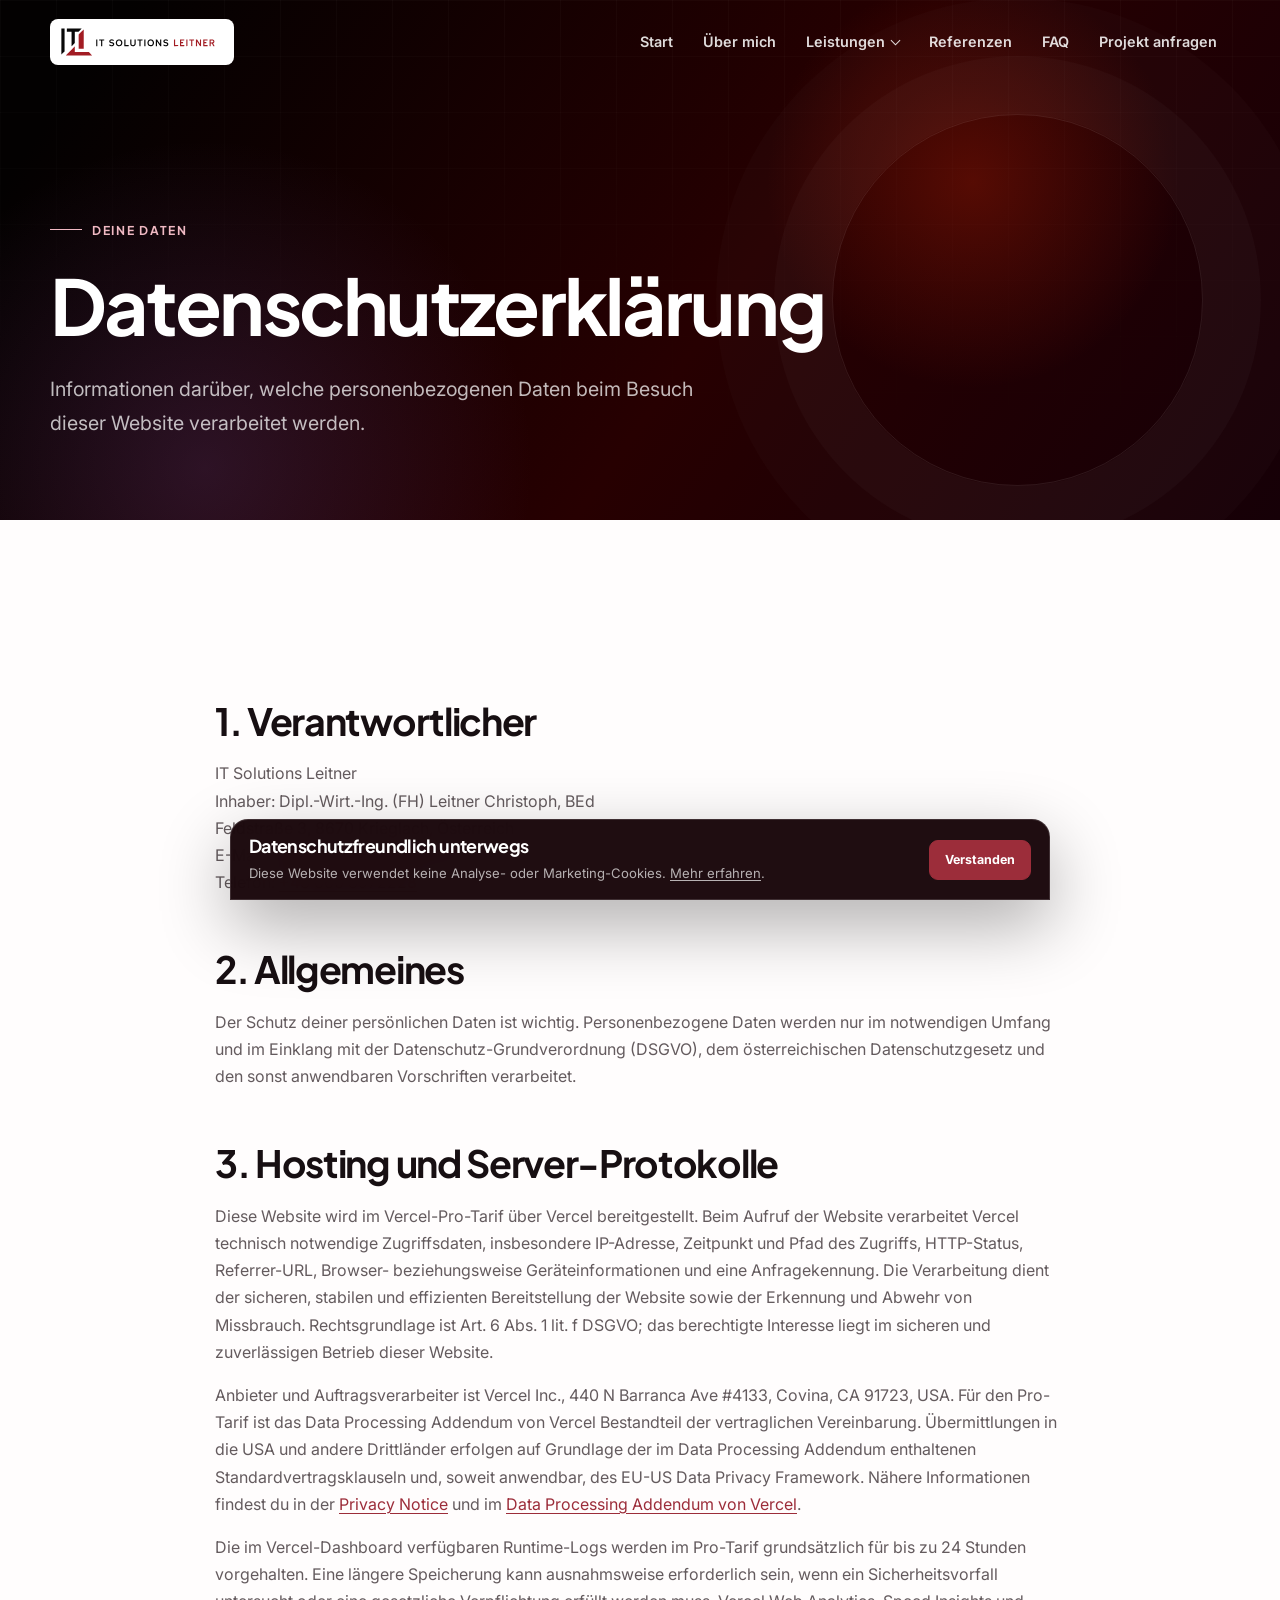
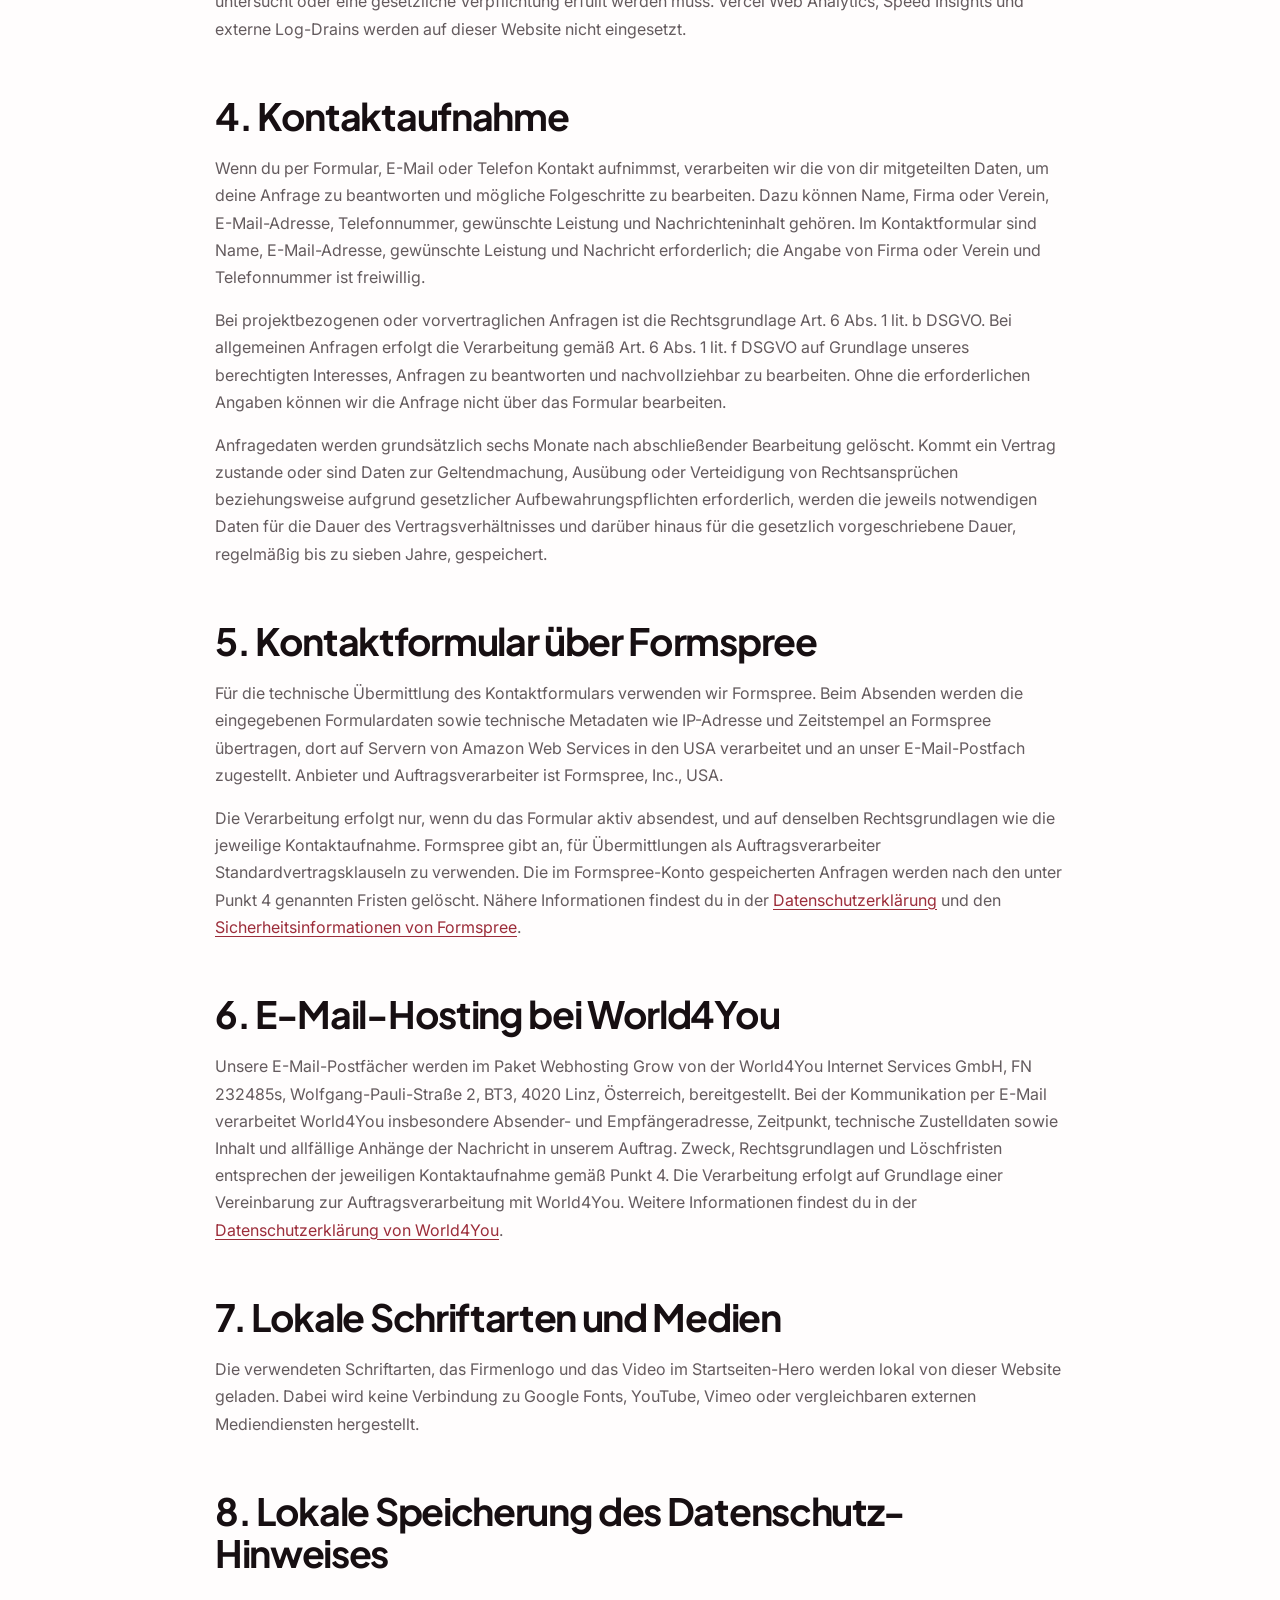
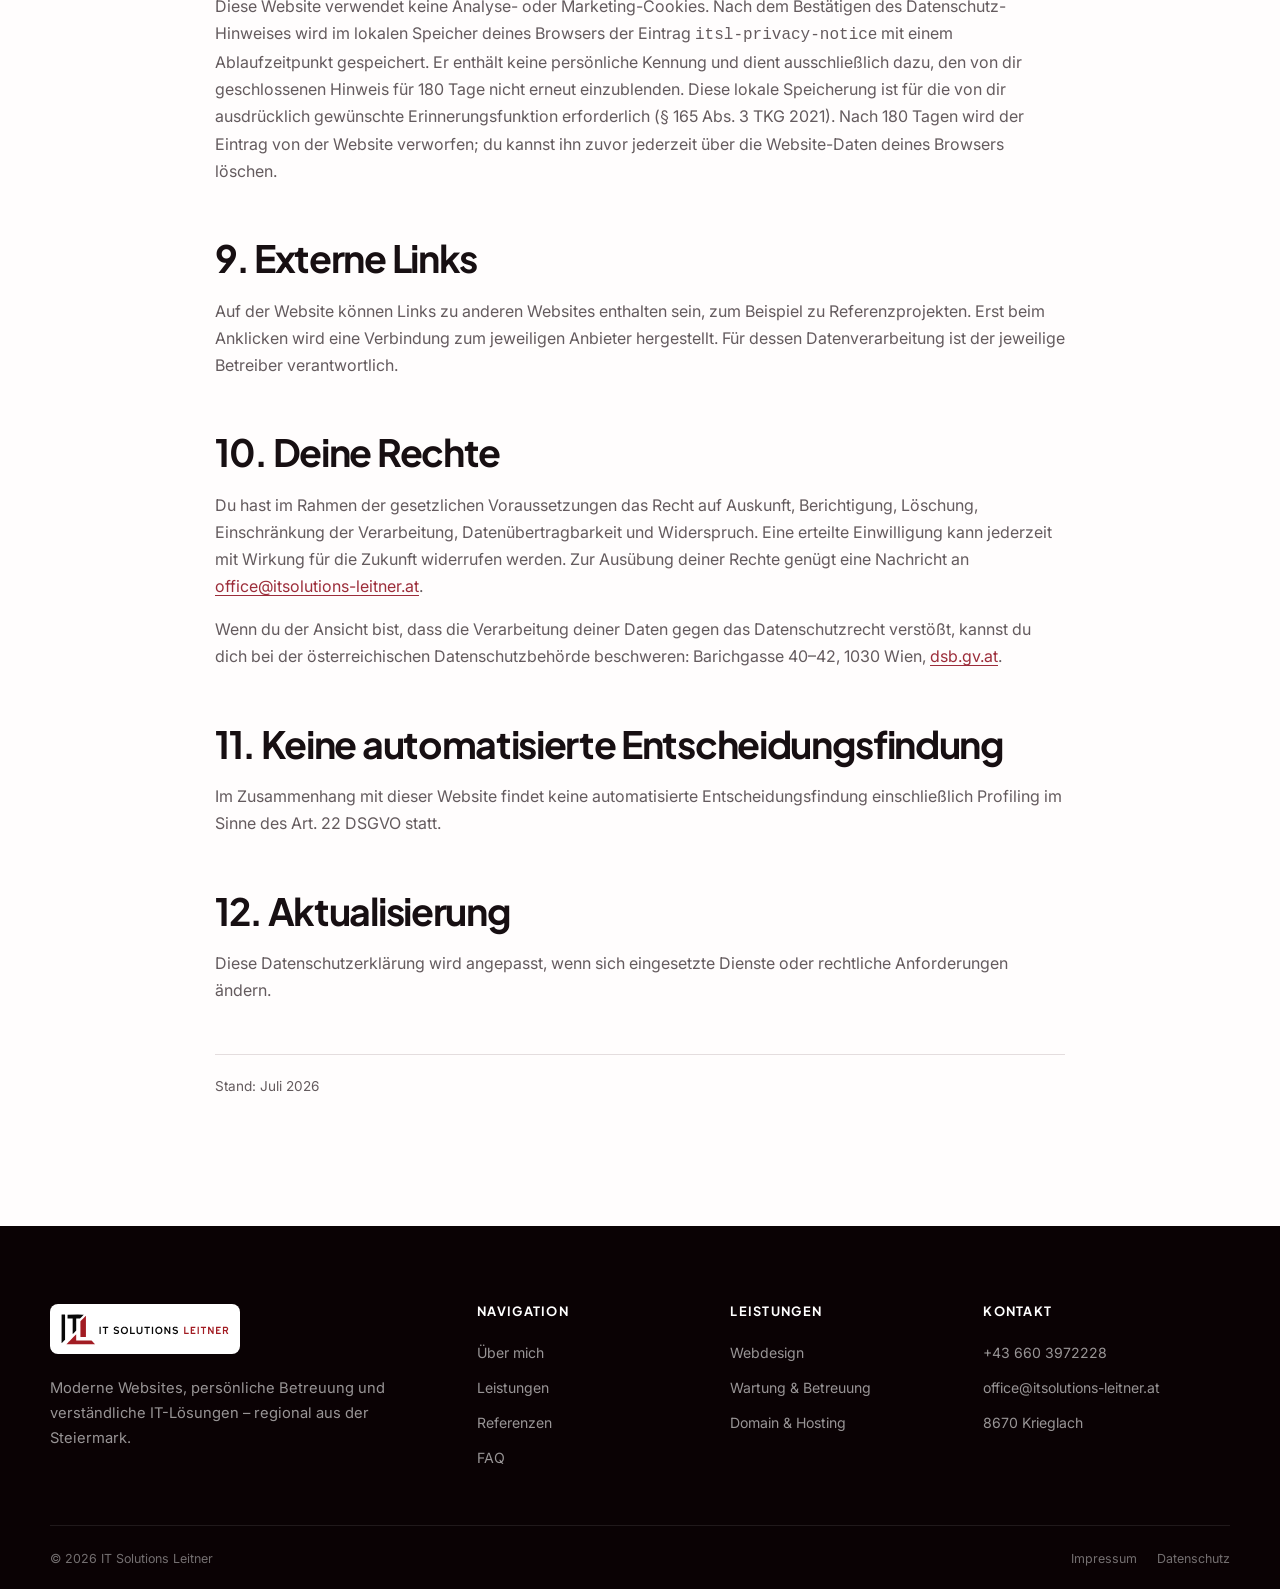
==== commit 20285107: "v3.0 Über mich, Impressum, Datenschutz, Feinheiten" ====
--- a/datenschutz.html
+++ b/datenschutz.html
@@ -78,75 +78,117 @@
             </p>
             <h2>3. Hosting und Server-Protokolle</h2>
             <p>
-              Diese Website wird über Vercel bereitgestellt. Beim Aufruf der Website können technisch
-              notwendige Daten verarbeitet werden, insbesondere IP-Adresse, Zeitpunkt des Zugriffs,
-              aufgerufene Datei, Referrer-URL, Browsertyp und Betriebssystem. Die Verarbeitung dient der
-              sicheren, stabilen und effizienten Bereitstellung der Website und beruht auf Art. 6 Abs. 1 lit.
-              f DSGVO.
-            </p>
-            <p>
-              Anbieter ist Vercel Inc., 440 N Barranca Ave #4133, Covina, CA 91723, USA. Weitere Informationen
-              findest du in der
-              <a href="https://vercel.com/legal/privacy-policy" target="_blank" rel="noopener noreferrer"
-                >Datenschutzerklärung von Vercel</a
-              >. Soweit Daten außerhalb des Europäischen Wirtschaftsraums verarbeitet werden, erfolgt dies auf
-              Grundlage geeigneter Garantien nach Kapitel V DSGVO.
-            </p>
-            <h2>4. Kontaktaufnahme und Kontaktformular</h2>
-            <p>
-              Wenn du per Formular, E-Mail oder Telefon Kontakt aufnimmst, werden die von dir mitgeteilten
-              Daten verarbeitet, um deine Anfrage zu beantworten und mögliche Folgeschritte zu bearbeiten.
+              Diese Website wird im Vercel-Pro-Tarif über Vercel bereitgestellt. Beim Aufruf der Website
+              verarbeitet Vercel technisch notwendige Zugriffsdaten, insbesondere IP-Adresse, Zeitpunkt und
+              Pfad des Zugriffs, HTTP-Status, Referrer-URL, Browser- beziehungsweise Geräteinformationen und
+              eine Anfragekennung. Die Verarbeitung dient der sicheren, stabilen und effizienten
+              Bereitstellung der Website sowie der Erkennung und Abwehr von Missbrauch. Rechtsgrundlage ist
+              Art. 6 Abs. 1 lit. f DSGVO; das berechtigte Interesse liegt im sicheren und zuverlässigen Betrieb
+              dieser Website.
+            </p>
+            <p>
+              Anbieter und Auftragsverarbeiter ist Vercel Inc., 440 N Barranca Ave #4133, Covina, CA 91723,
+              USA. Für den Pro-Tarif ist das Data Processing Addendum von Vercel Bestandteil der vertraglichen
+              Vereinbarung. Übermittlungen in die USA und andere Drittländer erfolgen auf Grundlage der im
+              Data Processing Addendum enthaltenen Standardvertragsklauseln und, soweit anwendbar, des
+              EU-US Data Privacy Framework. Nähere Informationen findest du in der
+              <a href="https://vercel.com/legal/privacy-notice" target="_blank" rel="noopener noreferrer"
+                >Privacy Notice</a
+              >
+              und im
+              <a href="https://vercel.com/legal/dpa" target="_blank" rel="noopener noreferrer"
+                >Data Processing Addendum von Vercel</a
+              >.
+            </p>
+            <p>
+              Die im Vercel-Dashboard verfügbaren Runtime-Logs werden im Pro-Tarif grundsätzlich für bis zu
+              24 Stunden vorgehalten. Eine längere Speicherung kann ausnahmsweise erforderlich sein, wenn ein
+              Sicherheitsvorfall untersucht oder eine gesetzliche Verpflichtung erfüllt werden muss. Vercel
+              Web Analytics, Speed Insights und externe Log-Drains werden auf dieser Website nicht eingesetzt.
+            </p>
+            <h2>4. Kontaktaufnahme</h2>
+            <p>
+              Wenn du per Formular, E-Mail oder Telefon Kontakt aufnimmst, verarbeiten wir die von dir
+              mitgeteilten Daten, um deine Anfrage zu beantworten und mögliche Folgeschritte zu bearbeiten.
               Dazu können Name, Firma oder Verein, E-Mail-Adresse, Telefonnummer, gewünschte Leistung und
-              Nachrichteninhalt gehören.
+              Nachrichteninhalt gehören. Im Kontaktformular sind Name, E-Mail-Adresse, gewünschte Leistung und
+              Nachricht erforderlich; die Angabe von Firma oder Verein und Telefonnummer ist freiwillig.
             </p>
             <p>
               Bei projektbezogenen oder vorvertraglichen Anfragen ist die Rechtsgrundlage Art. 6 Abs. 1 lit. b
-              DSGVO. Bei allgemeinen Anfragen erfolgt die Verarbeitung auf Grundlage des berechtigten
-              Interesses an der Bearbeitung und Dokumentation von Anfragen gemäß Art. 6 Abs. 1 lit. f DSGVO.
-              Die Daten werden nur so lange gespeichert, wie dies zur Bearbeitung erforderlich ist oder
-              gesetzliche Aufbewahrungspflichten bestehen.
-            </p>
-            <h2>5. Formspree</h2>
-            <p>
-              Für die technische Übermittlung des Kontaktformulars wird Formspree verwendet. Beim Absenden
-              werden die eingegebenen Daten an Formspree übertragen und zur Zustellung der Anfrage
-              verarbeitet. Anbieter ist Formspree, Inc., USA. Formspree kann dabei auch technische Metadaten
-              wie IP-Adresse und Zeitstempel verarbeiten.
-            </p>
-            <p>
-              Die Übermittlung erfolgt nur nach deiner aktiven Eingabe und dem Absenden des Formulars. Weitere
-              Informationen findest du in der
+              DSGVO. Bei allgemeinen Anfragen erfolgt die Verarbeitung gemäß Art. 6 Abs. 1 lit. f DSGVO auf
+              Grundlage unseres berechtigten Interesses, Anfragen zu beantworten und nachvollziehbar zu
+              bearbeiten. Ohne die erforderlichen Angaben können wir die Anfrage nicht über das Formular
+              bearbeiten.
+            </p>
+            <p>
+              Anfragedaten werden grundsätzlich sechs Monate nach abschließender Bearbeitung gelöscht. Kommt
+              ein Vertrag zustande oder sind Daten zur Geltendmachung, Ausübung oder Verteidigung von
+              Rechtsansprüchen beziehungsweise aufgrund gesetzlicher Aufbewahrungspflichten erforderlich,
+              werden die jeweils notwendigen Daten für die Dauer des Vertragsverhältnisses und darüber hinaus
+              für die gesetzlich vorgeschriebene Dauer, regelmäßig bis zu sieben Jahre, gespeichert.
+            </p>
+            <h2>5. Kontaktformular über Formspree</h2>
+            <p>
+              Für die technische Übermittlung des Kontaktformulars verwenden wir Formspree. Beim Absenden
+              werden die eingegebenen Formulardaten sowie technische Metadaten wie IP-Adresse und Zeitstempel
+              an Formspree übertragen, dort auf Servern von Amazon Web Services in den USA verarbeitet und an
+              unser E-Mail-Postfach zugestellt. Anbieter und Auftragsverarbeiter ist Formspree, Inc., USA.
+            </p>
+            <p>
+              Die Verarbeitung erfolgt nur, wenn du das Formular aktiv absendest, und auf denselben
+              Rechtsgrundlagen wie die jeweilige Kontaktaufnahme. Formspree gibt an, für Übermittlungen als
+              Auftragsverarbeiter Standardvertragsklauseln zu verwenden. Die im Formspree-Konto gespeicherten
+              Anfragen werden nach den unter Punkt 4 genannten Fristen gelöscht. Nähere Informationen findest
+              du in der
               <a href="https://formspree.io/legal/privacy-policy/" target="_blank" rel="noopener noreferrer"
                 >Datenschutzerklärung</a
               >
               und den
               <a href="https://formspree.io/security/" target="_blank" rel="noopener noreferrer"
                 >Sicherheitsinformationen von Formspree</a
-              >. Vor dem produktiven Einsatz ist mit dem Dienstleister ein geeigneter Vertrag zur
-              Auftragsverarbeitung abzuschließen und die Übermittlungsgrundlage zu prüfen.
-            </p>
-            <h2>6. Lokale Schriftarten und Medien</h2>
+              >.
+            </p>
+            <h2>6. E-Mail-Hosting bei World4You</h2>
+            <p>
+              Unsere E-Mail-Postfächer werden im Paket Webhosting Grow von der World4You Internet Services
+              GmbH, FN 232485s, Wolfgang-Pauli-Straße 2, BT3, 4020 Linz, Österreich, bereitgestellt. Bei der
+              Kommunikation per E-Mail verarbeitet World4You insbesondere Absender- und Empfängeradresse,
+              Zeitpunkt, technische Zustelldaten sowie Inhalt und allfällige Anhänge der Nachricht in unserem
+              Auftrag. Zweck, Rechtsgrundlagen und Löschfristen entsprechen der jeweiligen Kontaktaufnahme
+              gemäß Punkt 4. Die Verarbeitung erfolgt auf Grundlage einer Vereinbarung zur
+              Auftragsverarbeitung mit World4You. Weitere Informationen findest du in der
+              <a
+                href="https://www.world4you.com/unternehmen/datenschutzerklaerung"
+                target="_blank"
+                rel="noopener noreferrer"
+                >Datenschutzerklärung von World4You</a
+              >.
+            </p>
+            <h2>7. Lokale Schriftarten und Medien</h2>
             <p>
               Die verwendeten Schriftarten, das Firmenlogo und das Video im Startseiten-Hero werden lokal von
               dieser Website geladen. Dabei wird keine Verbindung zu Google Fonts, YouTube, Vimeo oder
               vergleichbaren externen Mediendiensten hergestellt.
             </p>
-            <h2>7. Lokale Speicherung des Datenschutz-Hinweises</h2>
+            <h2>8. Lokale Speicherung des Datenschutz-Hinweises</h2>
             <p>
               Diese Website verwendet keine Analyse- oder Marketing-Cookies. Nach dem Bestätigen des
               Datenschutz-Hinweises wird im lokalen Speicher deines Browsers der Eintrag
-              <code>itsl-privacy-notice</code> gespeichert. Er enthält keine persönliche Kennung und dient
-              ausschließlich dazu, den Hinweis bei späteren Besuchen nicht erneut einzublenden.
-              Rechtsgrundlage ist Art. 6 Abs. 1 lit. f DSGVO. Du kannst diesen Eintrag jederzeit über die
-              Website-Daten deines Browsers löschen.
-            </p>
-            <h2>8. Externe Links</h2>
+              <code>itsl-privacy-notice</code> mit einem Ablaufzeitpunkt gespeichert. Er enthält keine
+              persönliche Kennung und dient ausschließlich dazu, den von dir geschlossenen Hinweis für 180
+              Tage nicht erneut einzublenden. Diese lokale Speicherung ist für die von dir ausdrücklich
+              gewünschte Erinnerungsfunktion erforderlich (§ 165 Abs. 3 TKG 2021). Nach 180 Tagen wird der
+              Eintrag von der Website verworfen; du kannst ihn zuvor jederzeit über die Website-Daten deines
+              Browsers löschen.
+            </p>
+            <h2>9. Externe Links</h2>
             <p>
               Auf der Website können Links zu anderen Websites enthalten sein, zum Beispiel zu
               Referenzprojekten. Erst beim Anklicken wird eine Verbindung zum jeweiligen Anbieter hergestellt.
               Für dessen Datenverarbeitung ist der jeweilige Betreiber verantwortlich.
             </p>
-            <h2>9. Deine Rechte</h2>
+            <h2>10. Deine Rechte</h2>
             <p>
               Du hast im Rahmen der gesetzlichen Voraussetzungen das Recht auf Auskunft, Berichtigung,
               Löschung, Einschränkung der Verarbeitung, Datenübertragbarkeit und Widerspruch. Eine erteilte
@@ -158,13 +200,22 @@
               Wenn du der Ansicht bist, dass die Verarbeitung deiner Daten gegen das Datenschutzrecht
               verstößt, kannst du dich bei der österreichischen Datenschutzbehörde beschweren: Barichgasse
               40–42, 1030 Wien,
-              <a href="https://www.dsb.gv.at/" target="_blank" rel="noopener noreferrer">www.dsb.gv.at</a>.
-            </p>
-            <h2>10. Aktualisierung</h2>
+              <a
+                href="https://dsb.gv.at/ueber-die-datenschutzbehoerde/kontakt"
+                target="_blank"
+                rel="noopener noreferrer"
+                >dsb.gv.at</a
+              >.
+            </p>
+            <h2>11. Keine automatisierte Entscheidungsfindung</h2>
+            <p>
+              Im Zusammenhang mit dieser Website findet keine automatisierte Entscheidungsfindung
+              einschließlich Profiling im Sinne des Art. 22 DSGVO statt.
+            </p>
+            <h2>12. Aktualisierung</h2>
             <p>
               Diese Datenschutzerklärung wird angepasst, wenn sich eingesetzte Dienste oder rechtliche
-              Anforderungen ändern. Vor dem endgültigen Onlinegang sind insbesondere Hosting-Konfiguration,
-              Auftragsverarbeitungsverträge und der tatsächliche Einsatz externer Dienste zu prüfen.
+              Anforderungen ändern.
             </p>
             <p class="legal-source">Stand: Juli 2026</p>
           </div>
--- a/css/style.css
+++ b/css/style.css
@@ -170,6 +170,33 @@
   justify-self: end;
 }
 
+.section-heading .heading-note {
+  position: relative;
+  max-width: 470px;
+  padding: 22px 24px 22px 28px;
+  border: 1px solid rgba(156, 45, 58, 0.14);
+  border-radius: 0 18px 18px 0;
+  background: linear-gradient(110deg, rgba(156, 45, 58, 0.075), rgba(255, 255, 255, 0.5));
+  box-shadow: 0 16px 38px rgba(54, 10, 19, 0.06);
+  font-size: 1rem;
+}
+
+.section-heading .heading-note::before {
+  position: absolute;
+  inset: 0 auto 0 0;
+  width: 4px;
+  border-radius: 4px;
+  background: linear-gradient(var(--brand), #dc7b88);
+  content: "";
+}
+
+.section--dark .section-heading .heading-note {
+  color: rgba(255, 255, 255, 0.74);
+  border-color: rgba(255, 255, 255, 0.13);
+  background: linear-gradient(110deg, rgba(255, 255, 255, 0.08), rgba(255, 255, 255, 0.025));
+  box-shadow: none;
+}
+
 .section-heading.centered {
   display: block;
   max-width: 820px;
@@ -367,6 +394,7 @@
   top: calc(100% + 10px);
   left: 50%;
   display: grid;
+  gap: 5px;
   width: 270px;
   padding: 9px;
   border: 1px solid rgba(255, 255, 255, 0.1);
@@ -399,6 +427,12 @@
 .dropdown-menu a[aria-current="page"] {
   color: #fff;
   background: rgba(156, 45, 58, 0.3);
+}
+
+.dropdown-menu:hover a[aria-current="page"]:not(:hover) {
+  color: rgba(255, 255, 255, 0.78);
+  background: transparent;
+  transition: none;
 }
 
 .menu-toggle {
@@ -502,20 +536,68 @@
 }
 
 .text-link {
+  position: relative;
   display: inline-flex;
   align-items: center;
-  gap: 8px;
+  gap: 11px;
+  width: fit-content;
+  padding: 4px 0 7px;
   color: var(--brand);
   font-weight: 700;
+  transition: color 0.25s ease;
+}
+
+.text-link::before {
+  position: absolute;
+  right: 39px;
+  bottom: 0;
+  left: 0;
+  height: 2px;
+  border-radius: 2px;
+  background: currentColor;
+  content: "";
+  opacity: 0.28;
+  transform: scaleX(0.28);
+  transform-origin: left;
+  transition: opacity 0.3s ease, transform 0.3s ease;
 }
 
 .text-link::after {
-  content: "→";
-  transition: transform 0.2s ease;
+  content: "";
+  display: inline-grid;
+  width: 28px;
+  height: 28px;
+  place-items: center;
+  border: 1px solid rgba(156, 45, 58, 0.24);
+  border-radius: 50%;
+  background:
+    linear-gradient(45deg, transparent 42%, currentColor 43% 57%, transparent 58%) calc(50% + 4px)
+      calc(50% - 3px) / 7px 7px no-repeat,
+    linear-gradient(-45deg, transparent 42%, currentColor 43% 57%, transparent 58%) calc(50% + 4px)
+      calc(50% + 3px) / 7px 7px no-repeat,
+    linear-gradient(currentColor, currentColor) center / 12px 2px no-repeat,
+    rgba(156, 45, 58, 0.07);
+  box-shadow: 0 0 0 0 rgba(156, 45, 58, 0.12);
+  transition: color 0.25s ease, background 0.25s ease, box-shadow 0.25s ease, transform 0.3s ease;
+}
+
+.text-link:hover::before,
+.text-link:focus-visible::before {
+  opacity: 0.72;
+  transform: scaleX(1);
 }
 
 .text-link:hover::after {
-  transform: translateX(5px);
+  color: #fff;
+  background:
+    linear-gradient(45deg, transparent 42%, currentColor 43% 57%, transparent 58%) calc(50% + 4px)
+      calc(50% - 3px) / 7px 7px no-repeat,
+    linear-gradient(-45deg, transparent 42%, currentColor 43% 57%, transparent 58%) calc(50% + 4px)
+      calc(50% + 3px) / 7px 7px no-repeat,
+    linear-gradient(currentColor, currentColor) center / 12px 2px no-repeat,
+    var(--brand);
+  box-shadow: 0 0 0 6px rgba(156, 45, 58, 0.09);
+  transform: translateX(5px) rotate(-8deg);
 }
 
 /* === 6. HERO === */
@@ -637,7 +719,7 @@
 }
 
 .breadcrumb {
-  display: flex;
+  display: none;
   flex-wrap: wrap;
   gap: 8px;
   margin-bottom: 30px;
@@ -655,6 +737,79 @@
   grid-template-columns: 0.85fr 1.15fr;
   gap: clamp(50px, 8vw, 110px);
   align-items: start;
+}
+
+.intro-showcase {
+  display: grid;
+  grid-template-columns: minmax(0, 1.15fr) minmax(310px, 0.7fr);
+  gap: clamp(44px, 7vw, 92px);
+  align-items: center;
+}
+
+.intro-showcase__content h2 {
+  max-width: 820px;
+  margin-bottom: 30px;
+  font-size: clamp(2.35rem, 4.6vw, 4.3rem);
+}
+
+.intro-showcase__content .intro-copy {
+  max-width: 760px;
+}
+
+.intro-showcase__visual {
+  position: relative;
+  min-height: 520px;
+  overflow: hidden;
+  border-radius: 32px;
+  background: var(--warm-deep);
+  box-shadow: var(--shadow);
+  isolation: isolate;
+}
+
+.intro-showcase__visual::after {
+  position: absolute;
+  inset: 0;
+  z-index: 1;
+  background: linear-gradient(180deg, transparent 55%, rgba(26, 4, 8, 0.78));
+  content: "";
+}
+
+.intro-showcase__visual img {
+  width: 100%;
+  height: 100%;
+  min-height: 520px;
+  object-fit: cover;
+  object-position: 52% center;
+  transition: transform 0.7s cubic-bezier(0.2, 0.7, 0.2, 1);
+}
+
+.intro-showcase__visual:hover img {
+  transform: scale(1.035);
+}
+
+.intro-showcase__visual figcaption {
+  position: absolute;
+  right: 24px;
+  bottom: 24px;
+  left: 24px;
+  z-index: 2;
+  padding: 18px 20px;
+  border: 1px solid rgba(255, 255, 255, 0.2);
+  border-radius: 16px;
+  color: #fff;
+  background: rgba(25, 5, 10, 0.34);
+  backdrop-filter: blur(12px);
+}
+
+.intro-showcase__visual figcaption strong,
+.intro-showcase__visual figcaption span {
+  display: block;
+}
+
+.intro-showcase__visual figcaption span {
+  margin-top: 3px;
+  color: rgba(255, 255, 255, 0.7);
+  font-size: 0.86rem;
 }
 
 .intro-grid h2 {
@@ -837,10 +992,11 @@
 .service-card:hover,
 .value-card:hover,
 .project-card:hover,
-.price-card:hover {
+.price-card:hover,
+.feature-card:hover {
   border-color: rgba(156, 45, 58, 0.3);
-  box-shadow: var(--shadow);
-  transform: translateY(-6px);
+  box-shadow: var(--shadow), 0 0 42px rgba(156, 45, 58, 0.13);
+  transform: translateY(-7px) scale(1.008);
 }
 
 .card-index {
@@ -877,6 +1033,31 @@
   flex-direction: column;
 }
 
+.service-card::before,
+.value-card::before,
+.price-card::before,
+.feature-card::before {
+  position: absolute;
+  top: -90px;
+  right: -90px;
+  width: 210px;
+  height: 210px;
+  border-radius: 50%;
+  background: radial-gradient(circle, rgba(209, 63, 42, 0.19), transparent 68%);
+  content: "";
+  opacity: 0;
+  pointer-events: none;
+  transition: opacity 0.35s ease, transform 0.45s ease;
+}
+
+.service-card:hover::before,
+.value-card:hover::before,
+.price-card:hover::before,
+.feature-card:hover::before {
+  opacity: 1;
+  transform: translate(-18px, 18px) scale(1.15);
+}
+
 .service-card::after {
   position: absolute;
   right: -45px;
@@ -902,6 +1083,41 @@
   color: rgba(255, 255, 255, 0.68);
 }
 
+.section--dark .value-card:hover {
+  border-color: rgba(232, 160, 170, 0.5);
+  background: rgba(255, 255, 255, 0.085);
+  box-shadow: 0 20px 60px rgba(156, 45, 58, 0.2), inset 0 0 32px rgba(216, 92, 107, 0.06);
+}
+
+.value-mark {
+  display: inline-flex;
+  width: fit-content;
+  align-items: center;
+  gap: 9px;
+  margin-bottom: 30px;
+  color: #e8a0aa;
+  font-family: "Plus Jakarta Sans", Arial, sans-serif;
+  font-size: 0.73rem;
+  font-weight: 800;
+  letter-spacing: 0.12em;
+  text-transform: uppercase;
+}
+
+.value-mark::before {
+  width: 24px;
+  height: 2px;
+  border-radius: 2px;
+  background: currentColor;
+  box-shadow: 7px -5px 0 -0.5px rgba(232, 160, 170, 0.48);
+  content: "";
+  transition: width 0.3s ease, box-shadow 0.3s ease;
+}
+
+.value-card:hover .value-mark::before {
+  width: 38px;
+  box-shadow: 11px -6px 0 -0.5px rgba(232, 160, 170, 0.75);
+}
+
 .process-grid {
   counter-reset: process;
 }
@@ -921,7 +1137,65 @@
   content: "0" counter(process);
 }
 
+.process-timeline {
+  position: relative;
+  display: grid;
+  grid-template-columns: repeat(3, minmax(0, 1fr));
+  gap: 46px;
+  padding-top: 30px;
+}
+
+.process-timeline::before {
+  position: absolute;
+  top: 8px;
+  right: 10%;
+  left: 10%;
+  height: 2px;
+  background: linear-gradient(90deg, rgba(156, 45, 58, 0.15), var(--brand), rgba(156, 45, 58, 0.15));
+  content: "";
+}
+
+.process-timeline .process-card {
+  overflow: visible;
+  padding: 28px 8px 10px;
+  border: 0;
+  border-radius: 0;
+  background: transparent;
+  box-shadow: none;
+}
+
+.process-timeline .process-card::before {
+  position: absolute;
+  top: -29px;
+  left: 50%;
+  width: 15px;
+  height: 15px;
+  margin: 0;
+  border: 4px solid var(--warm);
+  border-radius: 50%;
+  background: var(--brand);
+  box-shadow: 0 0 0 6px rgba(156, 45, 58, 0.11), 0 0 28px rgba(156, 45, 58, 0.32);
+  content: "";
+  transform: translateX(-50%);
+}
+
+.process-label {
+  display: inline-block;
+  margin-bottom: 14px;
+  color: var(--brand);
+  font-size: 0.75rem;
+  font-weight: 800;
+  letter-spacing: 0.12em;
+  text-transform: uppercase;
+}
+
+.process-timeline .process-card p {
+  margin-bottom: 0;
+}
+
 .project-card {
+  display: flex;
+  flex-direction: column;
   overflow: hidden;
   border: 1px solid var(--line);
   border-radius: var(--radius);
@@ -969,8 +1243,39 @@
   backdrop-filter: blur(8px);
 }
 
+.project-visual--image {
+  padding: 18px;
+  background: linear-gradient(145deg, #f8f1f4, #fff);
+}
+
+.project-visual--image::before {
+  display: none;
+}
+
+.project-visual--image img {
+  position: relative;
+  z-index: 1;
+  width: 100%;
+  height: 100%;
+  max-height: 330px;
+  object-fit: contain;
+  filter: drop-shadow(0 15px 22px rgba(38, 11, 16, 0.12));
+  transition: transform 0.5s cubic-bezier(0.2, 0.7, 0.2, 1);
+}
+
+.project-card:hover .project-visual--image img {
+  transform: scale(1.035);
+}
+
 .project-body {
+  display: flex;
+  flex: 1;
+  flex-direction: column;
   padding: 28px;
+}
+
+.project-body h3 {
+  min-height: 2.55em;
 }
 
 .project-meta {
@@ -989,6 +1294,10 @@
   color: var(--muted);
 }
 
+.project-body .text-link {
+  margin-top: auto;
+}
+
 .price-card {
   display: flex;
   min-height: 500px;
@@ -1000,6 +1309,23 @@
   border-color: transparent;
   background: linear-gradient(145deg, #2c060d, #7b1d2a);
   box-shadow: 0 25px 65px rgba(75, 9, 21, 0.24);
+}
+
+.pricing-grid .price-card::before,
+.pricing-grid .value-card::before {
+  display: none;
+}
+
+.pricing-grid .price-card:hover,
+.pricing-grid .value-card:hover {
+  border-color: var(--line);
+  box-shadow: 0 28px 58px rgba(47, 7, 16, 0.16);
+  transform: translateY(-9px);
+}
+
+.pricing-grid .price-card.is-featured:hover {
+  border-color: transparent;
+  box-shadow: 0 34px 72px rgba(75, 9, 21, 0.32);
 }
 
 .price-label {
@@ -1071,6 +1397,43 @@
 
 .is-featured .feature-list li::before {
   border-color: #efa0ac;
+}
+
+.section--dark .feature-list li,
+.section--dark .check-list li {
+  color: rgba(255, 255, 255, 0.86);
+}
+
+.section--dark .feature-list li::before,
+.section--dark .check-list li::before {
+  border-color: #fff;
+}
+
+.feature-grid--rows {
+  grid-template-columns: 1fr;
+  gap: 14px;
+}
+
+.feature-grid--rows .feature-card {
+  display: grid;
+  grid-template-columns: 58px minmax(0, 1fr);
+  column-gap: 20px;
+  align-items: center;
+  padding: 24px 28px;
+}
+
+.feature-grid--rows .card-index {
+  grid-row: 1 / span 2;
+  margin: 0;
+}
+
+.feature-grid--rows .feature-card h3,
+.feature-grid--rows .feature-card p {
+  grid-column: 2;
+}
+
+.feature-grid--rows .feature-card p {
+  margin: 7px 0 0;
 }
 
 .faq-list {
@@ -1137,11 +1500,11 @@
   border: 1px solid rgba(156, 45, 58, 0.2);
   border-radius: 50%;
   color: var(--brand);
-  background: rgba(156, 45, 58, 0.065);
-  font-size: 1.45rem;
-  font-weight: 400;
-  line-height: 1;
-  content: "+";
+  background:
+    linear-gradient(var(--brand), var(--brand)) center / 12px 2px no-repeat,
+    linear-gradient(var(--brand), var(--brand)) center / 2px 12px no-repeat,
+    rgba(156, 45, 58, 0.065);
+  content: "";
   transition:
     color 0.25s ease,
     background 0.25s ease,
@@ -1151,8 +1514,10 @@
 
 .faq-question[aria-expanded="true"]::after {
   border-color: var(--brand);
-  color: #fff;
-  background: var(--brand);
+  background:
+    linear-gradient(#fff, #fff) center / 12px 2px no-repeat,
+    linear-gradient(#fff, #fff) center / 2px 12px no-repeat,
+    var(--brand);
   transform: rotate(45deg);
 }
 
@@ -1203,6 +1568,24 @@
   box-shadow: var(--shadow);
 }
 
+.owner-photo {
+  width: 100%;
+  height: 100%;
+  min-height: 500px;
+  object-fit: cover;
+  object-position: center 28%;
+  transition: transform 0.6s ease;
+}
+
+.owner-card:hover .owner-photo {
+  transform: scale(1.025);
+}
+
+.owner-card:has(.owner-photo)::before,
+.owner-card:has(.owner-photo)::after {
+  display: none;
+}
+
 .owner-card::before,
 .owner-card::after {
   position: absolute;
@@ -1225,7 +1608,8 @@
   height: 350px;
 }
 
-.owner-placeholder {
+.owner-placeholder,
+.owner-caption {
   position: absolute;
   right: 32px;
   bottom: 32px;
@@ -1240,6 +1624,111 @@
   backdrop-filter: blur(12px);
 }
 
+.owner-caption strong {
+  color: #fff;
+  font-size: 1rem;
+}
+
+.owner-feature {
+  display: grid;
+  grid-template-columns: minmax(340px, 0.82fr) minmax(0, 1.18fr);
+  gap: clamp(48px, 7vw, 92px);
+  align-items: stretch;
+}
+
+.owner-feature .owner-card {
+  min-height: 560px;
+}
+
+.owner-feature .owner-photo {
+  min-height: 560px;
+}
+
+.owner-story-copy {
+  display: grid;
+  align-content: center;
+  gap: 26px;
+  padding: 28px 0;
+}
+
+.owner-story-copy h2 {
+  max-width: 650px;
+  margin-top: 5px;
+}
+
+.owner-story-copy .text-lead {
+  max-width: 680px;
+}
+
+.owner-story-body {
+  display: grid;
+  gap: 18px;
+  max-width: 700px;
+  padding-left: 24px;
+  border-left: 3px solid var(--brand);
+}
+
+.owner-story-body p {
+  color: var(--muted);
+}
+
+.owner-highlights {
+  grid-column: 1 / -1;
+  display: grid;
+  grid-template-columns: repeat(4, minmax(0, 1fr));
+  gap: 0;
+  margin-top: 2px;
+  padding: 27px 18px;
+  overflow: hidden;
+  border-radius: 24px;
+  color: #fff;
+  background:
+    radial-gradient(circle at 12% 10%, rgba(216, 92, 107, 0.2), transparent 28%),
+    linear-gradient(120deg, #1d0509, #5d111f 72%, #771f2d);
+  box-shadow: 0 24px 58px rgba(57, 7, 17, 0.18);
+}
+
+.owner-highlights .fact {
+  padding: 5px 24px;
+  border: 0;
+  border-right: 1px solid rgba(255, 255, 255, 0.15);
+  border-radius: 0;
+  background: transparent;
+}
+
+.owner-highlights .fact:last-child {
+  border-right: 0;
+}
+
+.owner-highlights .fact strong {
+  color: #fff;
+  font-size: 1.35rem;
+}
+
+.owner-highlights .fact span {
+  color: rgba(255, 255, 255, 0.62);
+}
+
+.project-values {
+  gap: 16px;
+}
+
+.project-values .feature-card {
+  grid-template-columns: 128px minmax(0, 1fr);
+}
+
+.project-values .value-mark {
+  grid-row: 1 / span 2;
+  align-self: center;
+  margin: 0;
+  color: var(--brand);
+}
+
+.project-values .value-mark::before {
+  background: var(--brand);
+  box-shadow: 7px -5px 0 -0.5px rgba(156, 45, 58, 0.35);
+}
+
 .fact-grid {
   display: grid;
   grid-template-columns: repeat(2, minmax(0, 1fr));
@@ -1291,6 +1780,42 @@
   display: inline-block;
   margin-top: 4px;
   font-weight: 700;
+}
+
+.contact-list a {
+  position: relative;
+  color: var(--ink);
+  transition: color 0.25s ease, transform 0.25s ease;
+}
+
+.contact-list a::after {
+  position: absolute;
+  right: 0;
+  bottom: -3px;
+  left: 0;
+  height: 2px;
+  border-radius: 2px;
+  background: var(--brand);
+  content: "";
+  transform: scaleX(0);
+  transform-origin: left;
+  transition: transform 0.25s ease;
+}
+
+.contact-list a:hover,
+.contact-list a:focus-visible {
+  color: var(--brand);
+  transform: translateX(4px);
+}
+
+.contact-list a:hover::after,
+.contact-list a:focus-visible::after {
+  transform: scaleX(1);
+}
+
+.required-mark {
+  color: var(--brand);
+  font-weight: 800;
 }
 
 .contact-form {
@@ -1411,21 +1936,25 @@
 .cookie-banner {
   position: fixed;
   z-index: 1500;
-  right: 22px;
-  bottom: 22px;
+  bottom: 0;
+  left: 50%;
   display: none;
-  width: min(440px, calc(100% - 44px));
-  padding: 22px;
+  width: min(820px, calc(100% - 32px));
+  padding: 16px 18px;
   border: 1px solid rgba(255, 255, 255, 0.14);
-  border-radius: 18px;
+  border-radius: 18px 18px 0 0;
   color: #fff;
   background: rgba(24, 6, 10, 0.97);
   box-shadow: 0 25px 70px rgba(0, 0, 0, 0.32);
   backdrop-filter: blur(14px);
+  transform: translateX(-50%);
 }
 
 .cookie-banner.is-visible {
-  display: block;
+  display: grid;
+  grid-template-columns: minmax(0, 1fr) auto;
+  column-gap: 24px;
+  align-items: center;
 }
 
 .cookie-banner h2 {
@@ -1433,7 +1962,7 @@
 }
 
 .cookie-banner p {
-  margin: 9px 0 17px;
+  margin: 6px 0 0;
   color: rgba(255, 255, 255, 0.68);
   font-size: 0.82rem;
   line-height: 1.55;
@@ -1448,6 +1977,11 @@
   display: flex;
   flex-wrap: wrap;
   gap: 9px;
+}
+
+.cookie-banner .cookie-actions {
+  grid-column: 2;
+  grid-row: 1 / span 2;
 }
 
 .cookie-actions button {
@@ -1602,6 +2136,338 @@
   font-size: 1.1rem;
 }
 
+.project-showcase {
+  display: grid;
+  gap: clamp(28px, 5vw, 60px);
+}
+
+.browser-frame {
+  position: relative;
+  display: block;
+  overflow: hidden;
+  padding-top: 34px;
+  border: 1px solid rgba(67, 31, 39, 0.16);
+  border-radius: 20px;
+  background: #f5eff1;
+  box-shadow: 0 18px 48px rgba(48, 10, 18, 0.11);
+  cursor: zoom-in;
+  transition: border-color 0.3s ease, box-shadow 0.3s ease, transform 0.35s ease;
+}
+
+.browser-frame:hover,
+.browser-frame:focus-visible {
+  border-color: rgba(156, 45, 58, 0.34);
+  box-shadow: 0 28px 70px rgba(78, 12, 26, 0.17), 0 0 45px rgba(156, 45, 58, 0.1);
+  transform: translateY(-7px);
+}
+
+.browser-frame__bar {
+  position: absolute;
+  top: 0;
+  right: 0;
+  left: 0;
+  display: flex;
+  height: 34px;
+  align-items: center;
+  gap: 6px;
+  padding: 0 13px;
+  border-bottom: 1px solid rgba(67, 31, 39, 0.1);
+  background: #fff;
+}
+
+.browser-frame__bar i {
+  width: 8px;
+  height: 8px;
+  border-radius: 50%;
+  background: rgba(156, 45, 58, 0.28);
+}
+
+.browser-frame__bar i:nth-child(2) {
+  background: rgba(209, 63, 42, 0.4);
+}
+
+.browser-frame__bar i:nth-child(3) {
+  background: rgba(131, 81, 166, 0.36);
+}
+
+.browser-frame img {
+  display: block;
+  width: 100%;
+  transition: transform 0.55s cubic-bezier(0.2, 0.7, 0.2, 1);
+}
+
+.browser-frame:hover img {
+  transform: scale(1.012);
+}
+
+.browser-frame.is-placeholder,
+.phone-mockup.is-placeholder {
+  cursor: default;
+}
+
+.project-shot-placeholder {
+  position: relative;
+  display: grid;
+  aspect-ratio: 16 / 9;
+  min-height: 260px;
+  place-content: center;
+  overflow: hidden;
+  padding: 30px;
+  color: #fff;
+  background:
+    radial-gradient(circle at 82% 18%, rgba(209, 63, 42, 0.34), transparent 25%),
+    radial-gradient(circle at 16% 84%, rgba(131, 81, 166, 0.3), transparent 28%),
+    linear-gradient(145deg, #100407, #3d0b13);
+  text-align: center;
+}
+
+.project-shot-placeholder::before {
+  position: absolute;
+  inset: 22px;
+  border: 1px solid rgba(255, 255, 255, 0.12);
+  border-radius: 13px;
+  background:
+    linear-gradient(rgba(255, 255, 255, 0.045) 1px, transparent 1px),
+    linear-gradient(90deg, rgba(255, 255, 255, 0.045) 1px, transparent 1px);
+  background-size: 28px 28px;
+  content: "";
+}
+
+.project-shot-placeholder > * {
+  position: relative;
+  z-index: 1;
+}
+
+.project-shot-placeholder span,
+.project-shot-placeholder small {
+  color: rgba(255, 255, 255, 0.58);
+  font-size: 0.73rem;
+  font-weight: 700;
+  letter-spacing: 0.11em;
+  text-transform: uppercase;
+}
+
+.project-shot-placeholder strong {
+  margin: 8px 0;
+  font-family: "Plus Jakarta Sans", Arial, sans-serif;
+  font-size: clamp(1.65rem, 3vw, 2.8rem);
+}
+
+.project-shot-placeholder--hero {
+  aspect-ratio: 21 / 9;
+  min-height: clamp(340px, 43vw, 570px);
+}
+
+.project-shot-placeholder--closing {
+  min-height: clamp(300px, 42vw, 520px);
+}
+
+.desktop-shot-grid {
+  display: grid;
+  grid-template-columns: repeat(2, minmax(0, 1fr));
+  gap: 24px;
+}
+
+.desktop-shot-grid .browser-frame img {
+  aspect-ratio: 16 / 9;
+  object-fit: cover;
+  object-position: top;
+}
+
+.mobile-shot-stage {
+  position: relative;
+  display: grid;
+  grid-template-columns: minmax(180px, 0.65fr) minmax(240px, 0.9fr) minmax(180px, 0.65fr);
+  gap: clamp(22px, 5vw, 62px);
+  align-items: center;
+  padding: clamp(34px, 6vw, 70px);
+  overflow: hidden;
+  border-radius: 32px;
+  background:
+    radial-gradient(circle at 10% 20%, rgba(216, 92, 107, 0.24), transparent 26%),
+    radial-gradient(circle at 90% 80%, rgba(131, 81, 166, 0.22), transparent 28%),
+    linear-gradient(135deg, #180509, #3b0912);
+  box-shadow: var(--shadow);
+}
+
+.phone-mockup {
+  position: relative;
+  display: block;
+  padding: 18px 8px 12px;
+  border: 2px solid rgba(255, 255, 255, 0.32);
+  border-radius: 34px;
+  background: #080808;
+  box-shadow: 0 24px 50px rgba(0, 0, 0, 0.38);
+  cursor: zoom-in;
+  transition: transform 0.35s ease, box-shadow 0.35s ease;
+}
+
+.phone-mockup--left {
+  transform: rotate(-4deg);
+}
+
+.phone-mockup--right {
+  transform: rotate(4deg);
+}
+
+.phone-mockup--left:hover {
+  box-shadow: 0 30px 65px rgba(0, 0, 0, 0.48), 0 0 42px rgba(216, 92, 107, 0.2);
+  transform: rotate(-2deg) translateY(-8px);
+}
+
+.phone-mockup--right:hover {
+  box-shadow: 0 30px 65px rgba(0, 0, 0, 0.48), 0 0 42px rgba(216, 92, 107, 0.2);
+  transform: rotate(2deg) translateY(-8px);
+}
+
+.phone-mockup__speaker {
+  position: absolute;
+  top: 7px;
+  left: 50%;
+  width: 34px;
+  height: 3px;
+  border-radius: 3px;
+  background: rgba(255, 255, 255, 0.36);
+  transform: translateX(-50%);
+}
+
+.phone-mockup__screen {
+  display: block;
+  aspect-ratio: 9 / 18;
+  overflow: hidden;
+  border-radius: 23px;
+  background: #261f1b;
+}
+
+.phone-mockup__screen img {
+  width: 100%;
+  height: 100%;
+  object-fit: cover;
+  object-position: top;
+}
+
+.phone-shot-placeholder {
+  display: grid;
+  width: 100%;
+  height: 100%;
+  place-content: center;
+  padding: 18px;
+  color: #fff;
+  background:
+    radial-gradient(circle at 70% 18%, rgba(209, 63, 42, 0.34), transparent 28%),
+    linear-gradient(165deg, #2b1014, #100608 72%);
+  text-align: center;
+}
+
+.phone-shot-placeholder::before {
+  width: 34px;
+  height: 2px;
+  margin: 0 auto 18px;
+  border-radius: 2px;
+  background: #d88d98;
+  box-shadow: 9px -6px 0 -0.5px rgba(216, 141, 152, 0.5);
+  content: "";
+}
+
+.phone-shot-placeholder strong,
+.phone-shot-placeholder small {
+  display: block;
+}
+
+.phone-shot-placeholder strong {
+  font-family: "Plus Jakarta Sans", Arial, sans-serif;
+  font-size: clamp(1rem, 2vw, 1.4rem);
+}
+
+.phone-shot-placeholder small {
+  margin-top: 7px;
+  color: rgba(255, 255, 255, 0.58);
+  font-size: 0.68rem;
+}
+
+.mobile-shot-copy {
+  color: #fff;
+  text-align: center;
+}
+
+.mobile-shot-copy h3 {
+  margin: 9px 0 16px;
+  font-size: clamp(1.55rem, 3vw, 2.4rem);
+}
+
+.mobile-shot-copy p {
+  color: rgba(255, 255, 255, 0.68);
+}
+
+.lightbox {
+  position: fixed;
+  z-index: 3000;
+  inset: 0;
+  display: grid;
+  padding: 28px;
+  place-items: center;
+  background: rgba(10, 2, 4, 0.94);
+  opacity: 0;
+  visibility: hidden;
+  backdrop-filter: blur(14px);
+  transition: opacity 0.25s ease, visibility 0.25s ease;
+}
+
+.lightbox.is-open {
+  opacity: 1;
+  visibility: visible;
+}
+
+.lightbox__figure {
+  display: grid;
+  max-width: min(1500px, 96vw);
+  max-height: 92vh;
+  gap: 12px;
+  justify-items: center;
+  transform: scale(0.96);
+  transition: transform 0.3s ease;
+}
+
+.lightbox.is-open .lightbox__figure {
+  transform: scale(1);
+}
+
+.lightbox__image {
+  max-width: 100%;
+  max-height: calc(92vh - 44px);
+  border-radius: 14px;
+  box-shadow: 0 30px 90px rgba(0, 0, 0, 0.55);
+  object-fit: contain;
+}
+
+.lightbox__caption {
+  color: rgba(255, 255, 255, 0.72);
+  font-size: 0.9rem;
+  text-align: center;
+}
+
+.lightbox__close {
+  position: fixed;
+  z-index: 1;
+  top: 20px;
+  right: 20px;
+  display: grid;
+  width: 46px;
+  height: 46px;
+  padding: 0;
+  place-items: center;
+  border: 1px solid rgba(255, 255, 255, 0.24);
+  border-radius: 50%;
+  color: #fff;
+  background: rgba(255, 255, 255, 0.08);
+  font-size: 1.55rem;
+  cursor: pointer;
+}
+
+body.lightbox-open {
+  overflow: hidden;
+}
+
 /* === 10. ANIMATIONEN === */
 @keyframes pulse-ring {
   0%, 100% { transform: scale(0.96); opacity: 0.65; }
@@ -1621,6 +2487,19 @@
 
 /* === 11. RESPONSIVE === */
 @media (max-width: 1020px) {
+  body.menu-open {
+    overflow: hidden;
+  }
+
+  body.menu-open::before {
+    position: fixed;
+    z-index: 900;
+    inset: 0;
+    background: rgba(3, 1, 1, 0.62);
+    content: "";
+    backdrop-filter: blur(3px);
+  }
+
   .menu-toggle {
     display: block;
   }
@@ -1630,11 +2509,12 @@
     top: 0;
     right: 0;
     display: grid;
-    width: min(410px, 100%);
+    width: min(390px, calc(100% - 38px));
     height: 100dvh;
     align-content: start;
-    gap: 6px;
-    padding: 104px 24px 30px;
+    gap: 8px;
+    padding: 100px 22px 30px;
+    border-left: 1px solid rgba(255, 255, 255, 0.1);
     background: #130408;
     box-shadow: -25px 0 70px rgba(0, 0, 0, 0.35);
     transform: translateX(105%);
@@ -1656,6 +2536,14 @@
 
   .nav-dropdown {
     display: grid;
+    overflow: hidden;
+    border: 1px solid rgba(255, 255, 255, 0.08);
+    border-radius: 14px;
+    background: rgba(255, 255, 255, 0.03);
+  }
+
+  .nav-dropdown > button {
+    border-radius: 13px;
   }
 
   .dropdown-menu {
@@ -1667,6 +2555,8 @@
     background: rgba(255, 255, 255, 0.035);
     box-shadow: none;
     opacity: 1;
+    overflow: hidden;
+    pointer-events: none;
     visibility: visible;
     transform: none;
     transition: max-height 0.25s ease, padding 0.25s ease;
@@ -1679,7 +2569,26 @@
 
   .nav-dropdown.is-open .dropdown-menu {
     max-height: 310px;
-    padding: 9px;
+    padding: 2px 9px 10px;
+    pointer-events: auto;
+  }
+
+  .dropdown-menu a {
+    position: relative;
+    padding: 12px 14px 12px 28px;
+    border-radius: 10px;
+  }
+
+  .dropdown-menu a::before {
+    position: absolute;
+    top: 50%;
+    left: 12px;
+    width: 6px;
+    height: 6px;
+    border-radius: 50%;
+    background: rgba(232, 160, 170, 0.7);
+    content: "";
+    transform: translateY(-50%);
   }
 
   .site-nav .nav-cta {
@@ -1698,6 +2607,51 @@
     grid-template-columns: repeat(2, minmax(0, 1fr));
   }
 
+  .feature-grid--rows,
+  .process-timeline {
+    grid-template-columns: 1fr;
+  }
+
+  .process-timeline {
+    gap: 18px;
+    padding: 0 0 0 28px;
+  }
+
+  .process-timeline::before {
+    top: 20px;
+    right: auto;
+    bottom: 20px;
+    left: 7px;
+    width: 2px;
+    height: auto;
+  }
+
+  .process-timeline .process-card {
+    padding: 18px 16px 18px 24px;
+    border: 1px solid var(--line);
+    border-radius: 18px;
+    background: rgba(255, 255, 255, 0.68);
+  }
+
+  .process-timeline .process-card::before {
+    top: 32px;
+    left: -22px;
+  }
+
+  .intro-showcase {
+    grid-template-columns: 1fr 0.7fr;
+  }
+
+  .owner-feature {
+    grid-template-columns: minmax(300px, 0.85fr) minmax(0, 1.15fr);
+    gap: 42px;
+  }
+
+  .mobile-shot-stage {
+    grid-template-columns: minmax(145px, 0.7fr) minmax(180px, 1fr) minmax(145px, 0.7fr);
+    padding: 38px 28px;
+  }
+
   .footer-main {
     grid-template-columns: 1.4fr repeat(2, 0.8fr);
   }
@@ -1733,9 +2687,41 @@
     justify-self: start;
   }
 
+  .section-heading .heading-note {
+    max-width: 100%;
+    padding: 0;
+    border: 0;
+    background: transparent;
+    box-shadow: none;
+  }
+
+  .section-heading .heading-note::before {
+    display: none;
+  }
+
+  .section--dark .section-heading .heading-note {
+    color: rgba(255, 255, 255, 0.74);
+    border: 0;
+    background: transparent;
+    box-shadow: none;
+  }
+
   .intro-grid h2,
   .detail-sidebar {
     position: static;
+  }
+
+  .intro-showcase {
+    grid-template-columns: 1fr;
+  }
+
+  .intro-showcase__content h2 {
+    font-size: clamp(2.25rem, 10vw, 3.4rem);
+  }
+
+  .intro-showcase__visual,
+  .intro-showcase__visual img {
+    min-height: 440px;
   }
 
   .hero {
@@ -1796,6 +2782,81 @@
   .owner-card {
     min-height: 390px;
   }
+
+  .owner-photo {
+    min-height: 440px;
+  }
+
+  .owner-feature {
+    grid-template-columns: 1fr;
+    gap: 34px;
+  }
+
+  .owner-feature .owner-card,
+  .owner-feature .owner-photo {
+    min-height: 520px;
+  }
+
+  .owner-story-copy {
+    padding: 0;
+  }
+
+  .owner-highlights {
+    grid-column: auto;
+    grid-template-columns: repeat(2, minmax(0, 1fr));
+    gap: 0;
+  }
+
+  .owner-highlights .fact:nth-child(2) {
+    border-right: 0;
+  }
+
+  .owner-highlights .fact:nth-child(-n + 2) {
+    padding-bottom: 20px;
+    border-bottom: 1px solid rgba(255, 255, 255, 0.15);
+  }
+
+  .owner-highlights .fact:nth-child(n + 3) {
+    padding-top: 20px;
+  }
+
+  .desktop-shot-grid {
+    grid-template-columns: 1fr;
+  }
+
+  .mobile-shot-stage {
+    grid-template-columns: repeat(2, minmax(0, 1fr));
+    gap: 22px;
+    padding: 30px 20px;
+  }
+
+  .mobile-shot-copy {
+    grid-column: 1 / -1;
+    grid-row: 1;
+    max-width: 500px;
+    margin: 0 auto 10px;
+  }
+
+  .phone-mockup--left {
+    grid-column: 1;
+  }
+
+  .phone-mockup--right {
+    grid-column: 2;
+  }
+
+  .cookie-banner.is-visible {
+    display: block;
+  }
+
+  .cookie-banner {
+    width: min(620px, calc(100% - 20px));
+    padding: 15px;
+  }
+
+  .cookie-banner p {
+    margin-bottom: 12px;
+  }
 }
 
 @media (max-width: 480px) {
@@ -1832,6 +2893,52 @@
   .fact-grid {
     grid-template-columns: 1fr;
   }
+
+  .owner-highlights {
+    grid-template-columns: 1fr;
+    padding: 16px 22px;
+  }
+
+  .owner-highlights .fact,
+  .owner-highlights .fact:nth-child(-n + 2),
+  .owner-highlights .fact:nth-child(n + 3) {
+    padding: 17px 0;
+    border-right: 0;
+    border-bottom: 1px solid rgba(255, 255, 255, 0.15);
+  }
+
+  .owner-highlights .fact:last-child {
+    border-bottom: 0;
+  }
+
+  .feature-grid--rows .feature-card {
+    grid-template-columns: 44px minmax(0, 1fr);
+    column-gap: 14px;
+    padding: 22px;
+  }
+
+  .feature-grid--rows .card-index {
+    width: 40px;
+    height: 40px;
+  }
+
+  .mobile-shot-stage {
+    gap: 12px;
+    padding: 28px 13px;
+  }
+
+  .phone-mockup {
+    padding: 15px 6px 9px;
+    border-radius: 25px;
+  }
+
+  .phone-mockup__screen {
+    border-radius: 18px;
+  }
+
+  .lightbox {
+    padding: 14px;
+  }
 }
 
 @media (prefers-reduced-motion: reduce) {
